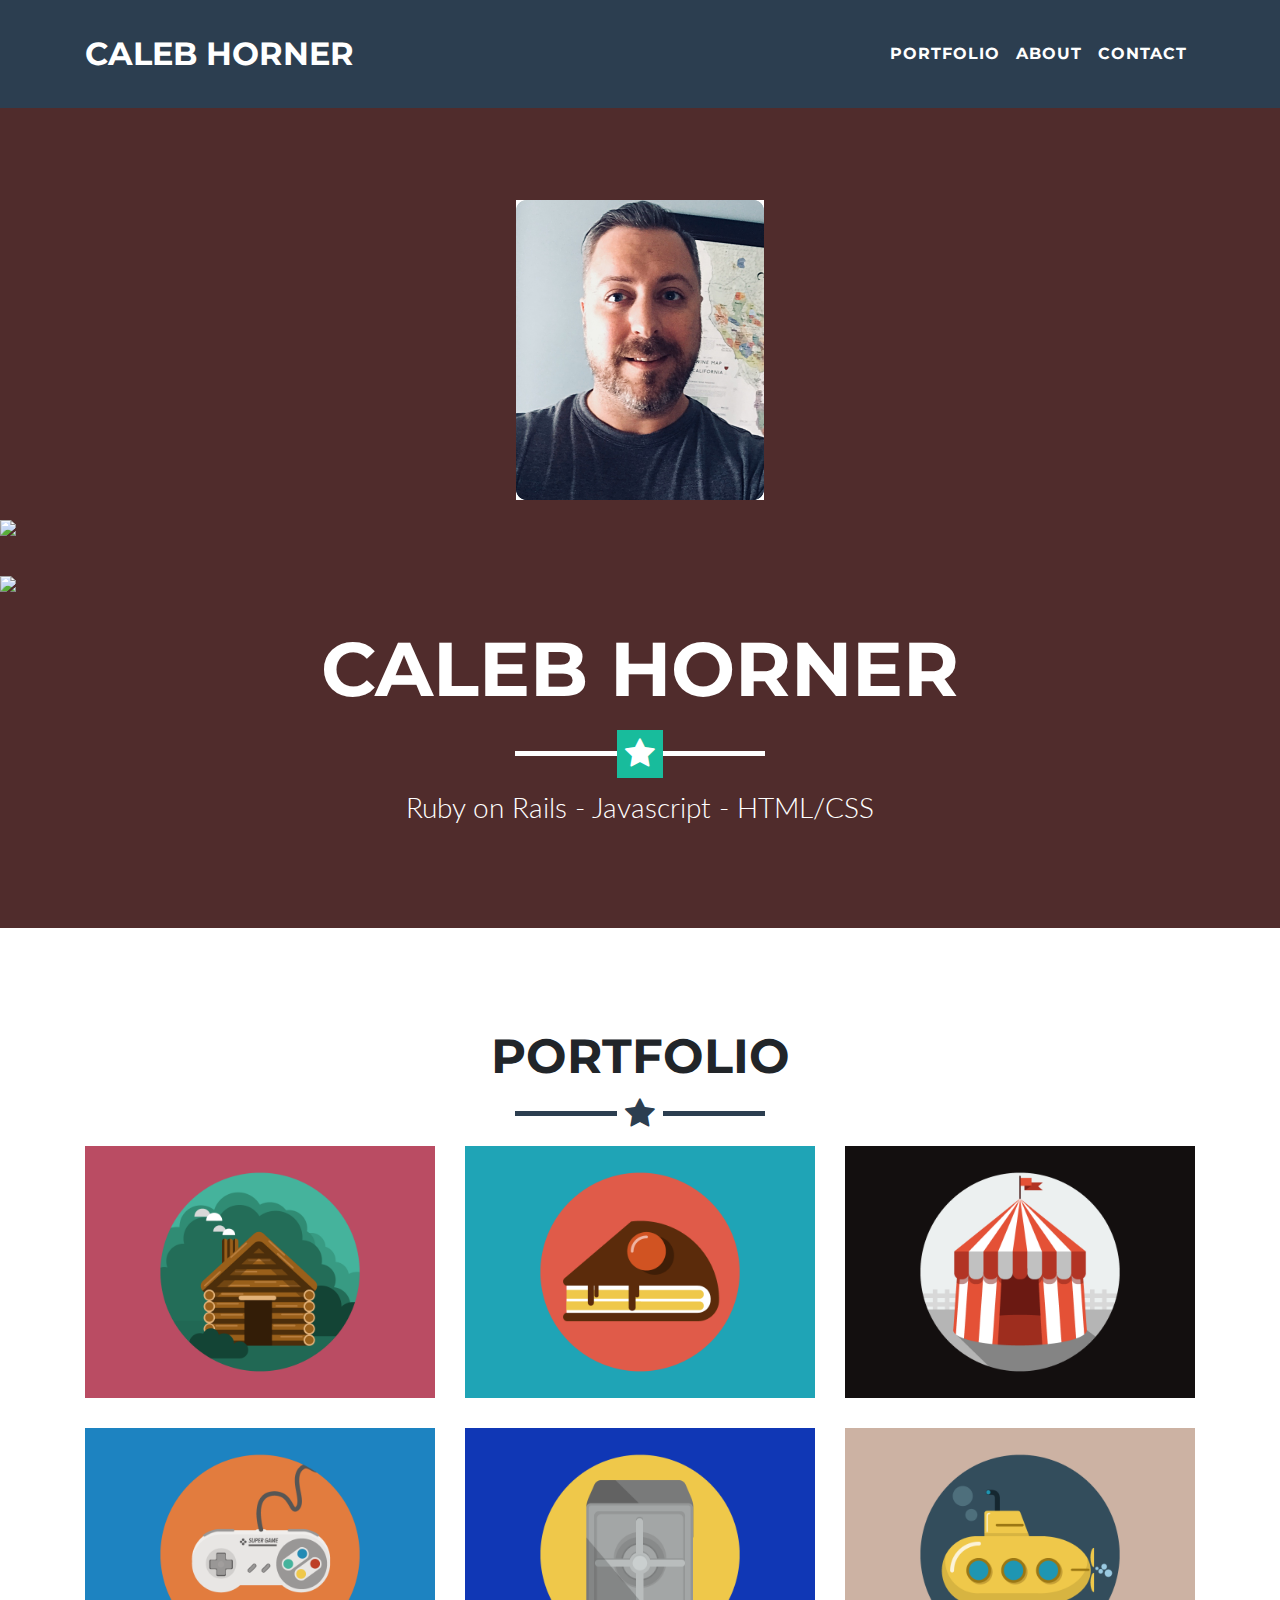
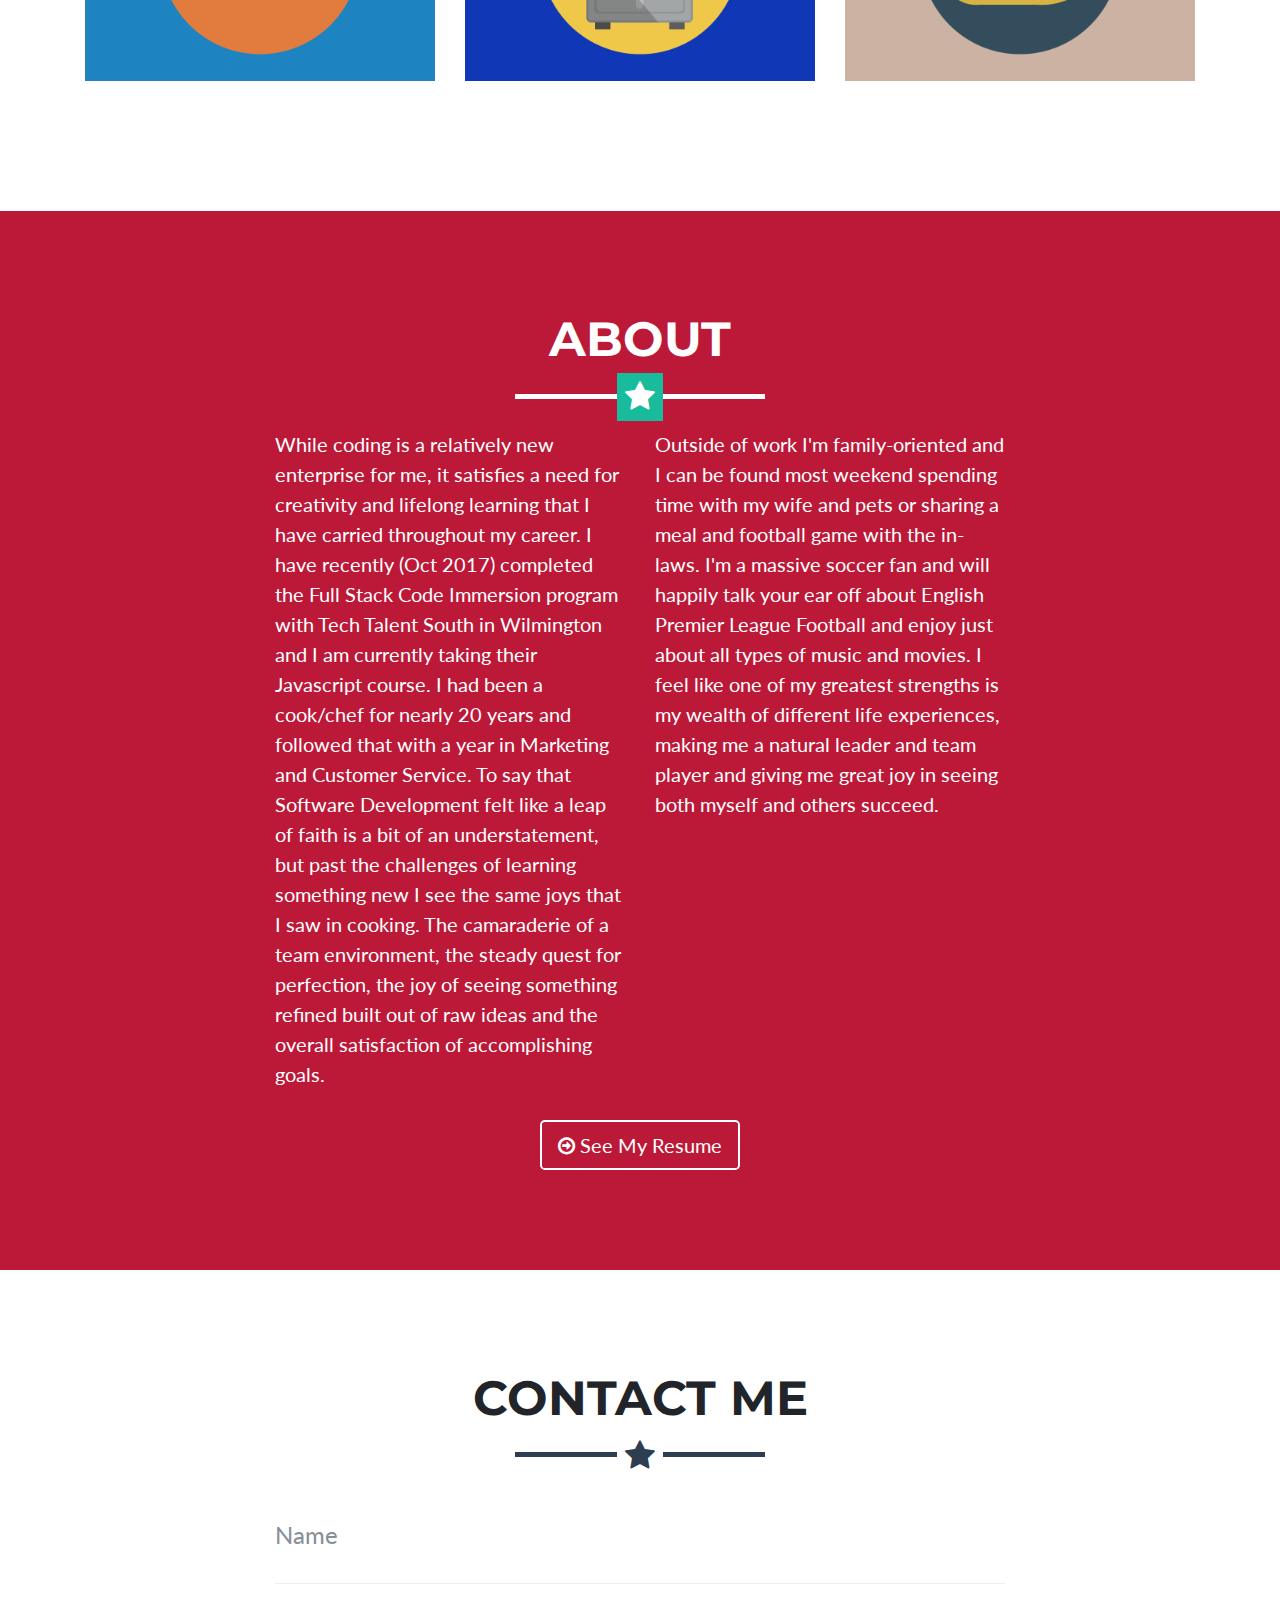
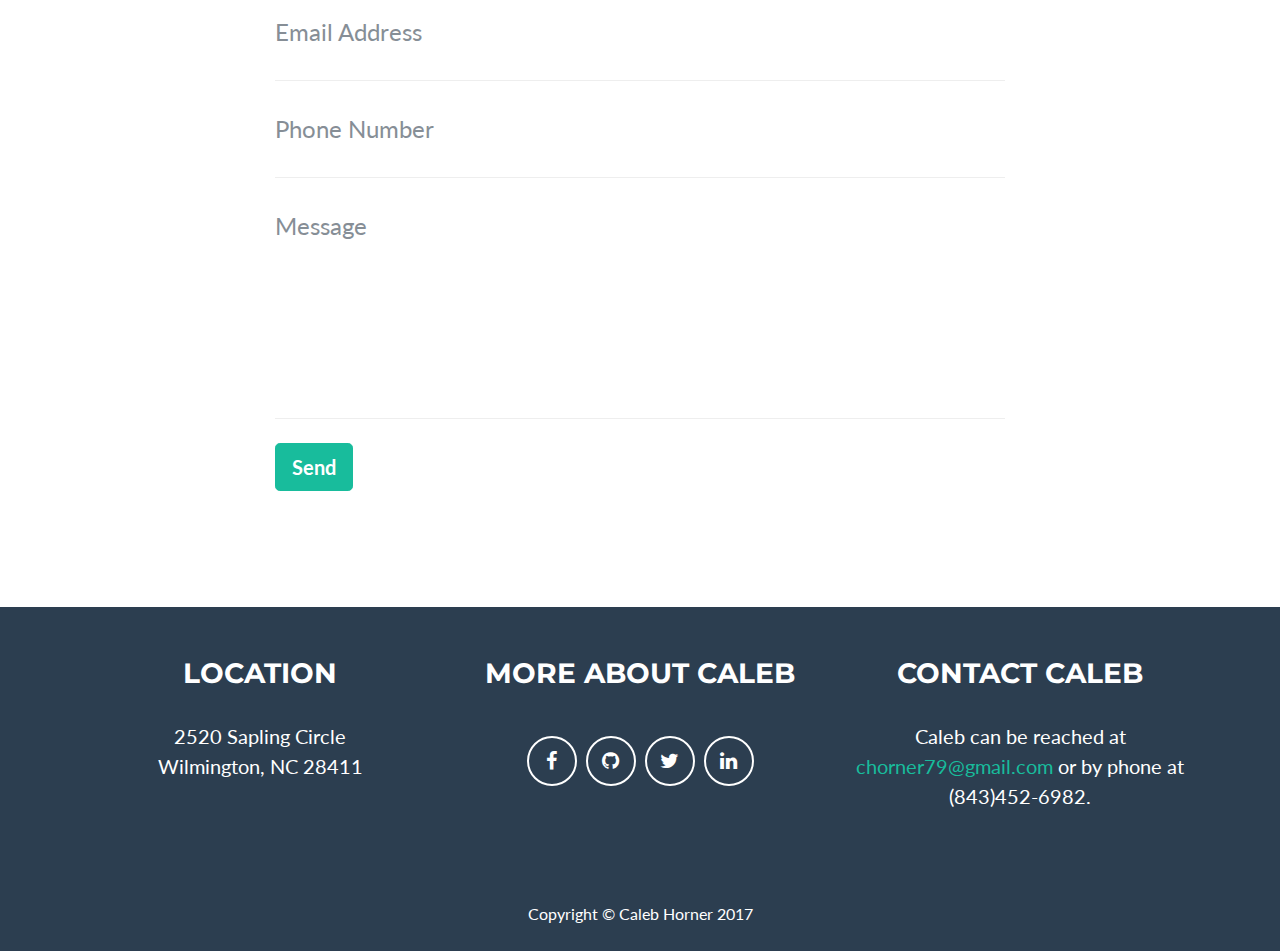
==== index.html @ 11cf9fa5 "resume stuff" ====
<!DOCTYPE html>
<html lang="en">

  <head>

    <meta charset="utf-8">
    <meta name="viewport" content="width=device-width, initial-scale=1, shrink-to-fit=no">
    <meta name="description" content="">
    <meta name="author" content="">

    <title>Caleb Horner</title>

    <!-- Bootstrap core CSS -->
    <link href="vendor/bootstrap/css/bootstrap.min.css" rel="stylesheet">

    <!-- Custom fonts for this template -->
    <link href="vendor/font-awesome/css/font-awesome.min.css" rel="stylesheet" type="text/css">
    <link href="https://fonts.googleapis.com/css?family=Montserrat:400,700" rel="stylesheet" type="text/css">
    <link href="https://fonts.googleapis.com/css?family=Lato:400,700,400italic,700italic" rel="stylesheet" type="text/css">

    <!-- Custom styles for this template -->
    <link href="css/freelancer.css" rel="stylesheet">

  </head>

  <body id="page-top">

    <!-- Navigation -->
    <nav class="navbar navbar-expand-lg navbar-light fixed-top" id="mainNav">
      <div class="container">
        <a class="navbar-brand js-scroll-trigger" href="#page-top">Caleb Horner</a>
        <button class="navbar-toggler navbar-toggler-right" type="button" data-toggle="collapse" data-target="#navbarResponsive" aria-controls="navbarResponsive" aria-expanded="false" aria-label="Toggle navigation">
          Menu
          <i class="fa fa-bars"></i>
        </button>
        <div class="collapse navbar-collapse" id="navbarResponsive">
          <ul class="navbar-nav ml-auto">
            <li class="nav-item">
              <a class="nav-link js-scroll-trigger" href="#portfolio">Portfolio</a>
            </li>
            <li class="nav-item">
              <a class="nav-link js-scroll-trigger" href="#about">About</a>
            </li>
            <li class="nav-item">
              <a class="nav-link js-scroll-trigger" href="#contact">Contact</a>
            </li>
          </ul>
        </div>
      </div>
    </nav>

    <!-- Header -->
    <header class="masthead">
      <div class="container" align="center" style="#">
            <div class="row">
                <div class="col-lg-12">
                  <!-- <div class ="mypic" align="center" style = 'background-image: url(img:me.png)'></div> -->
                    <img class="img-responsive" src="img/img_me.png" alt="">
                  </div>
                </div>
              </div>
        <img class="img-fluid" src=url(img/img_me.png)alt="">
                    <img class="img-responsive" src="img/Me.png" alt="">
                  </div>
                </div>
              </div>
        <img class="img-fluid" src=url(img/me.png)alt="">
        <div class="intro-text">
          <span class="name">Caleb Horner</span>
          <hr class="star-light">
          <span class="skills">Ruby on Rails - Javascript - HTML/CSS</span>
        </div>
      </div>
    </header>

    <!-- Portfolio Grid Section -->
    <section id="portfolio">
      <div class="container">
        <h2 class="text-center">Portfolio</h2>
        <hr class="star-primary">
        <div class="row">
          <div class="col-sm-4 portfolio-item">
            <a class="portfolio-link" href="#portfolioModal1" data-toggle="modal">
              <div class="caption">
                <div class="caption-content">
                  <i class="fa fa-search-plus fa-3x"></i>
                </div>
              </div>
              <img class="img-fluid" src="img/portfolio/cabin.png" alt="">
            </a>
          </div>
          <div class="col-sm-4 portfolio-item">
            <a class="portfolio-link" href="#portfolioModal2" data-toggle="modal">
              <div class="caption">
                <div class="caption-content">
                  <i class="fa fa-search-plus fa-3x"></i>
                </div>
              </div>
              <img class="img-fluid" src="img/portfolio/cake.png" alt="">
            </a>
          </div>
          <div class="col-sm-4 portfolio-item">
            <a class="portfolio-link" href="#portfolioModal3" data-toggle="modal">
              <div class="caption">
                <div class="caption-content">
                  <i class="fa fa-search-plus fa-3x"></i>
                </div>
              </div>
              <img class="img-fluid" src="img/portfolio/circus.png" alt="">
            </a>
          </div>
          <div class="col-sm-4 portfolio-item">
            <a class="portfolio-link" href="#portfolioModal4" data-toggle="modal">
              <div class="caption">
                <div class="caption-content">
                  <i class="fa fa-search-plus fa-3x"></i>
                </div>
              </div>
              <img class="img-fluid" src="img/portfolio/game.png" alt="">
            </a>
          </div>
          <div class="col-sm-4 portfolio-item">
            <a class="portfolio-link" href="#portfolioModal5" data-toggle="modal">
              <div class="caption">
                <div class="caption-content">
                  <i class="fa fa-search-plus fa-3x"></i>
                </div>
              </div>
              <img class="img-fluid" src="img/portfolio/safe.png" alt="">
            </a>
          </div>
          <div class="col-sm-4 portfolio-item">
            <a class="portfolio-link" href="#portfolioModal6" data-toggle="modal">
              <div class="caption">
                <div class="caption-content">
                  <i class="fa fa-search-plus fa-3x"></i>
                </div>
              </div>
              <img class="img-fluid" src="img/portfolio/submarine.png" alt="">
            </a>
          </div>
        </div>
      </div>
    </section>

    <!-- About Section -->
    <section class="success" id="about">
      <div class="container">
        <h2 class="text-center">About</h2>
        <hr class="star-light">
        <div class="row">
          <div class="col-lg-4 ml-auto">
            <p>While coding is a relatively new enterprise for me, it satisfies a need for creativity and lifelong learning that I have carried throughout my career. I have recently (Oct 2017) completed the Full Stack Code Immersion program with Tech Talent South in Wilmington and I am currently taking their Javascript course. 
I had been a cook/chef for nearly 20 years and followed that with a year in Marketing and Customer Service. To say that Software Development felt like a leap of faith is a bit of an understatement, but past the challenges of learning something new I see the same joys that I saw in cooking. The camaraderie of a team environment, the steady quest for perfection, the joy of seeing something refined built out of raw ideas and the overall satisfaction of accomplishing goals.</p>
          </div>
          <div class="col-lg-4 mr-auto">
            <p>Outside of work I'm family-oriented and I can be found most weekend spending time with my wife and pets or sharing a meal and football game with the in-laws. I'm a massive soccer fan and will happily talk your ear off about English Premier League Football and enjoy just about all types of music and movies. I feel like one of my greatest strengths is my wealth of different life experiences, making me a natural leader and team player and giving me great joy in seeing both myself and others succeed.</p>
          </div>
          <div class="col-lg-8 mx-auto text-center">
            <a href="devcv/devresume.html" class="btn btn-lg btn-outline" target="_blank">
              <i class="fa fa-arrow-circle-o-right"></i>
              See My Resume
            </a>
          </div>
        </div>
      </div>
    </section>

    <!-- Contact Section -->
    <section id="contact">
      <div class="container">
        <h2 class="text-center">Contact Me</h2>
        <hr class="star-primary">
        <div class="row">
          <div class="col-lg-8 mx-auto">
            <!-- To configure the contact form email address, go to mail/contact_me.php and update the email address in the PHP file on line 19. -->
            <!-- The form should work on most web servers, but if the form is not working you may need to configure your web server differently. -->
            <form name="sentMessage" id="contactForm" novalidate>
              <div class="control-group">
                <div class="form-group floating-label-form-group controls">
                  <label>Name</label>
                  <input class="form-control" id="name" type="text" placeholder="Name" required data-validation-required-message="Please enter your name.">
                  <p class="help-block text-danger"></p>
                </div>
              </div>
              <div class="control-group">
                <div class="form-group floating-label-form-group controls">
                  <label>Email Address</label>
                  <input class="form-control" id="email" type="email" placeholder="Email Address" required data-validation-required-message="Please enter your email address.">
                  <p class="help-block text-danger"></p>
                </div>
              </div>
              <div class="control-group">
                <div class="form-group floating-label-form-group controls">
                  <label>Phone Number</label>
                  <input class="form-control" id="phone" type="tel" placeholder="Phone Number" required data-validation-required-message="Please enter your phone number.">
                  <p class="help-block text-danger"></p>
                </div>
              </div>
              <div class="control-group">
                <div class="form-group floating-label-form-group controls">
                  <label>Message</label>
                  <textarea class="form-control" id="message" rows="5" placeholder="Message" required data-validation-required-message="Please enter a message."></textarea>
                  <p class="help-block text-danger"></p>
                </div>
              </div>
              <br>
              <div id="success"></div>
              <div class="form-group">
                <button type="submit" class="btn btn-success btn-lg" id="sendMessageButton">Send</button>
              </div>
            </form>
          </div>
        </div>
      </div>
    </section>

    <!-- Footer -->
    <footer class="text-center">
      <div class="footer-above">
        <div class="container">
          <div class="row">
            <div class="footer-col col-md-4">
              <h3>Location</h3>
              <p>2520 Sapling Circle
                <br>Wilmington, NC 28411</p>
            </div>
            <div class="footer-col col-md-4">
              <h3>More About Caleb</h3>
              <ul class="list-inline">
                <li class="list-inline-item">
                  <a class="btn-social btn-outline" href="https://www.facebook.com/caleb.horner">
                    <i class="fa fa-fw fa-facebook"></i>
                  </a>
                </li>
                <li class="list-inline-item">
                  <a class="btn-social btn-outline" href="https://github.com/cmhorner">
                    <i class="fa fa-fw fa-github"></i>
                  </a>
                </li>
                <li class="list-inline-item">
                  <a class="btn-social btn-outline" href="https://twitter.com/chorner79">
                    <i class="fa fa-fw fa-twitter"></i>
                  </a>
                </li>
                <li class="list-inline-item">
                  <a class="btn-social btn-outline" href="https://www.linkedin.com/in/caleb-horner/">
                    <i class="fa fa-fw fa-linkedin"></i>
                  </a>
                </li>
              </ul>
            </div>
            <div class="footer-col col-md-4">
              <h3>Contact Caleb</h3>
              <p>Caleb can be reached at
                <a href="mailto:chorner79@gmail.com?Subject=Hello">chorner79@gmail.com</a> or by phone at (843)452-6982.</p>
            </div>
          </div>
        </div>
      </div>
      <div class="footer-below">
        <div class="container">
          <div class="row">
            <div class="col-lg-12">
              Copyright &copy; Caleb Horner 2017
            </div>
          </div>
        </div>
      </div>
    </footer>

    <!-- Scroll to Top Button (Only visible on small and extra-small screen sizes) -->
    <div class="scroll-top d-lg-none">
      <a class="btn btn-primary js-scroll-trigger" href="#page-top">
        <i class="fa fa-chevron-up"></i>
      </a>
    </div>

    <!-- Portfolio Modals -->
    <div class="portfolio-modal modal fade" id="portfolioModal1" tabindex="-1" role="dialog" aria-hidden="true">
      <div class="modal-dialog" role="document">
        <div class="modal-content">
          <div class="close-modal" data-dismiss="modal">
            <div class="lr">
              <div class="rl"></div>
            </div>
          </div>
          <div class="container">
            <div class="row">
              <div class="col-lg-8 mx-auto">
                <div class="modal-body">
                  <h2>Project Title</h2>
                  <hr class="star-primary">
                  <img class="img-fluid img-centered" src="img/portfolio/cabin.png" alt="">
                  <p>Use this area of the page to describe your project. The icon above is part of a free icon set by
                    <a href="https://sellfy.com/p/8Q9P/jV3VZ/">Flat Icons</a>. On their website, you can download their free set with 16 icons, or you can purchase the entire set with 146 icons for only $12!</p>
                  <ul class="list-inline item-details">
                    <li>Client:
                      <strong>
                        <a href="http://startbootstrap.com">Start Bootstrap</a>
                      </strong>
                    </li>
                    <li>Date:
                      <strong>
                        <a href="http://startbootstrap.com">April 2014</a>
                      </strong>
                    </li>
                    <li>Service:
                      <strong>
                        <a href="http://startbootstrap.com">Web Development</a>
                      </strong>
                    </li>
                  </ul>
                  <button class="btn btn-success" type="button" data-dismiss="modal">
                    <i class="fa fa-times"></i>
                    Close</button>
                </div>
              </div>
            </div>
          </div>
        </div>
      </div>
    </div>
    <div class="portfolio-modal modal fade" id="portfolioModal2" tabindex="-1" role="dialog" aria-hidden="true">
      <div class="modal-dialog" role="document">
        <div class="modal-content">
          <div class="close-modal" data-dismiss="modal">
            <div class="lr">
              <div class="rl"></div>
            </div>
          </div>
          <div class="container">
            <div class="row">
              <div class="col-lg-8 mx-auto">
                <div class="modal-body">
                  <h2>Project Title</h2>
                  <hr class="star-primary">
                  <img class="img-fluid img-centered" src="img/portfolio/cake.png" alt="">
                  <p>Use this area of the page to describe your project. The icon above is part of a free icon set by
                    <a href="https://sellfy.com/p/8Q9P/jV3VZ/">Flat Icons</a>. On their website, you can download their free set with 16 icons, or you can purchase the entire set with 146 icons for only $12!</p>
                  <ul class="list-inline item-details">
                    <li>Client:
                      <strong>
                        <a href="http://startbootstrap.com">Start Bootstrap</a>
                      </strong>
                    </li>
                    <li>Date:
                      <strong>
                        <a href="http://startbootstrap.com">April 2014</a>
                      </strong>
                    </li>
                    <li>Service:
                      <strong>
                        <a href="http://startbootstrap.com">Web Development</a>
                      </strong>
                    </li>
                  </ul>
                  <button class="btn btn-success" type="button" data-dismiss="modal">
                    <i class="fa fa-times"></i>
                    Close</button>
                </div>
              </div>
            </div>
          </div>
        </div>
      </div>
    </div>
    <div class="portfolio-modal modal fade" id="portfolioModal3" tabindex="-1" role="dialog" aria-hidden="true">
      <div class="modal-dialog" role="document">
        <div class="modal-content">
          <div class="close-modal" data-dismiss="modal">
            <div class="lr">
              <div class="rl"></div>
            </div>
          </div>
          <div class="container">
            <div class="row">
              <div class="col-lg-8 mx-auto">
                <div class="modal-body">
                  <h2>Project Title</h2>
                  <hr class="star-primary">
                  <img class="img-fluid img-centered" src="img/portfolio/circus.png" alt="">
                  <p>Use this area of the page to describe your project. The icon above is part of a free icon set by
                    <a href="https://sellfy.com/p/8Q9P/jV3VZ/">Flat Icons</a>. On their website, you can download their free set with 16 icons, or you can purchase the entire set with 146 icons for only $12!</p>
                  <ul class="list-inline item-details">
                    <li>Client:
                      <strong>
                        <a href="http://startbootstrap.com">Start Bootstrap</a>
                      </strong>
                    </li>
                    <li>Date:
                      <strong>
                        <a href="http://startbootstrap.com">April 2014</a>
                      </strong>
                    </li>
                    <li>Service:
                      <strong>
                        <a href="http://startbootstrap.com">Web Development</a>
                      </strong>
                    </li>
                  </ul>
                  <button class="btn btn-success" type="button" data-dismiss="modal">
                    <i class="fa fa-times"></i>
                    Close</button>
                </div>
              </div>
            </div>
          </div>
        </div>
      </div>
    </div>
    <div class="portfolio-modal modal fade" id="portfolioModal4" tabindex="-1" role="dialog" aria-hidden="true">
      <div class="modal-dialog" role="document">
        <div class="modal-content">
          <div class="close-modal" data-dismiss="modal">
            <div class="lr">
              <div class="rl"></div>
            </div>
          </div>
          <div class="container">
            <div class="row">
              <div class="col-lg-8 mx-auto">
                <div class="modal-body">
                  <h2>Project Title</h2>
                  <hr class="star-primary">
                  <img class="img-fluid img-centered" src="img/portfolio/game.png" alt="">
                  <p>Use this area of the page to describe your project. The icon above is part of a free icon set by
                    <a href="https://sellfy.com/p/8Q9P/jV3VZ/">Flat Icons</a>. On their website, you can download their free set with 16 icons, or you can purchase the entire set with 146 icons for only $12!</p>
                  <ul class="list-inline item-details">
                    <li>Client:
                      <strong>
                        <a href="http://startbootstrap.com">Start Bootstrap</a>
                      </strong>
                    </li>
                    <li>Date:
                      <strong>
                        <a href="http://startbootstrap.com">April 2014</a>
                      </strong>
                    </li>
                    <li>Service:
                      <strong>
                        <a href="http://startbootstrap.com">Web Development</a>
                      </strong>
                    </li>
                  </ul>
                  <button class="btn btn-success" type="button" data-dismiss="modal">
                    <i class="fa fa-times"></i>
                    Close</button>
                </div>
              </div>
            </div>
          </div>
        </div>
      </div>
    </div>
    <div class="portfolio-modal modal fade" id="portfolioModal5" tabindex="-1" role="dialog" aria-hidden="true">
      <div class="modal-dialog" role="document">
        <div class="modal-content">
          <div class="close-modal" data-dismiss="modal">
            <div class="lr">
              <div class="rl"></div>
            </div>
          </div>
          <div class="container">
            <div class="row">
              <div class="col-lg-8 mx-auto">
                <div class="modal-body">
                  <h2>Project Title</h2>
                  <hr class="star-primary">
                  <img class="img-fluid img-centered" src="img/portfolio/safe.png" alt="">
                  <p>Use this area of the page to describe your project. The icon above is part of a free icon set by
                    <a href="https://sellfy.com/p/8Q9P/jV3VZ/">Flat Icons</a>. On their website, you can download their free set with 16 icons, or you can purchase the entire set with 146 icons for only $12!</p>
                  <ul class="list-inline item-details">
                    <li>Client:
                      <strong>
                        <a href="http://startbootstrap.com">Start Bootstrap</a>
                      </strong>
                    </li>
                    <li>Date:
                      <strong>
                        <a href="http://startbootstrap.com">April 2014</a>
                      </strong>
                    </li>
                    <li>Service:
                      <strong>
                        <a href="http://startbootstrap.com">Web Development</a>
                      </strong>
                    </li>
                  </ul>
                  <button class="btn btn-success" type="button" data-dismiss="modal">
                    <i class="fa fa-times"></i>
                    Close</button>
                </div>
              </div>
            </div>
          </div>
        </div>
      </div>
    </div>
    <div class="portfolio-modal modal fade" id="portfolioModal6" tabindex="-1" role="dialog" aria-hidden="true">
      <div class="modal-dialog" role="document">
        <div class="modal-content">
          <div class="close-modal" data-dismiss="modal">
            <div class="lr">
              <div class="rl"></div>
            </div>
          </div>
          <div class="container">
            <div class="row">
              <div class="col-lg-8 mx-auto">
                <div class="modal-body">
                  <h2>Project Title</h2>
                  <hr class="star-primary">
                  <img class="img-fluid img-centered" src="img/portfolio/submarine.png" alt="">
                  <p>Use this area of the page to describe your project. The icon above is part of a free icon set by
                    <a href="https://sellfy.com/p/8Q9P/jV3VZ/">Flat Icons</a>. On their website, you can download their free set with 16 icons, or you can purchase the entire set with 146 icons for only $12!</p>
                  <ul class="list-inline item-details">
                    <li>Client:
                      <strong>
                        <a href="http://startbootstrap.com">Start Bootstrap</a>
                      </strong>
                    </li>
                    <li>Date:
                      <strong>
                        <a href="http://startbootstrap.com">April 2014</a>
                      </strong>
                    </li>
                    <li>Service:
                      <strong>
                        <a href="http://startbootstrap.com">Web Development</a>
                      </strong>
                    </li>
                  </ul>
                  <button class="btn btn-success" type="button" data-dismiss="modal">
                    <i class="fa fa-times"></i>
                    Close</button>
                </div>
              </div>
            </div>
          </div>
        </div>
      </div>
    </div>

    <!-- Bootstrap core JavaScript -->
    <script src="vendor/jquery/jquery.min.js"></script>
    <script src="vendor/bootstrap/js/bootstrap.bundle.min.js"></script>

    <!-- Plugin JavaScript -->
    <script src="vendor/jquery-easing/jquery.easing.min.js"></script>

    <!-- Contact Form JavaScript -->
    <script src="js/jqBootstrapValidation.js"></script>
    <script src="js/contact_me.js"></script>

    <!-- Custom scripts for this template -->
    <script src="js/freelancer.min.js"></script>

  </body>

</html>
---- css/freelancer.css ----
/*!
 * Start Bootstrap - Freelancer v4.0.0-beta.2 (https://startbootstrap.com/template-overviews/freelancer)
 * Copyright 2013-2017 Start Bootstrap
 * Licensed under MIT (https://github.com/BlackrockDigital/startbootstrap-freelancer/blob/master/LICENSE)
 */
body {
  font-family: 'Lato', 'Helvetica Neue', Helvetica, Arial, sans-serif;
  overflow-x: hidden; }

p {
  font-size: 20px; }

p.small {
  font-size: 16px; }

a,
a.active,
a:active,
a:focus,
a:hover {
  color: #18BC9C;
  outline: none; }

h1,
h2,
h3,
h4,
h5,
h6 {
  font-family: 'Montserrat', 'Helvetica Neue', Helvetica, Arial, sans-serif;
  font-weight: 700;
  text-transform: uppercase; }

hr.star-light,
hr.star-primary {
  max-width: 250px;
  margin: 25px auto 30px;
  padding: 0;
  text-align: center;
  border: none;
  border-top: solid 5px; }

hr.star-light:after,
hr.star-primary:after {
  font-family: FontAwesome;
  font-size: 2em;
  position: relative;
  top: -.8em;
  display: inline-block;
  padding: 0 0.25em;
  content: '\f005'; }

hr.star-light {
  border-color: white; }

hr.star-light:after {
  color: white;
  background-color: #18BC9C; }

hr.star-primary {
  border-color: #2C3E50; }

hr.star-primary:after {
  color: #2C3E50;
  background-color: white; }

.img-centered {
  margin: 0 auto; }

section {
  padding: 100px 0; }
  section h2 {
    font-size: 3em;
    margin: 0; }

section.success {
  color: white;
  background: #bc1838; }

@media (max-width: 767px) {
  section {
    padding: 75px 0; }
  section.first {
    padding-top: 75px; } }

.scroll-top {
  position: fixed;
  z-index: 1049;
  right: 2%;
  bottom: 2%;
  width: 50px;
  height: 50px; }
  .scroll-top .btn {
    font-size: 16px;
    line-height: 28px;
    width: 50px;
    height: 50px;
    text-align: center;
    border-radius: 100%; }
    .scroll-top .btn:focus {
      outline: none; }

#mainNav {
  font-family: 'Montserrat', 'Helvetica Neue', Helvetica, Arial, sans-serif;
  font-weight: 700;
  text-transform: uppercase;
  border: none;
  background: #2C3E50; }
  #mainNav a:focus {
    outline: none; }
  #mainNav .navbar-brand {
    font-size: 1.1rem;
    color: white; }
    #mainNav .navbar-brand.active, #mainNav .navbar-brand:active, #mainNav .navbar-brand:focus, #mainNav .navbar-brand:hover {
      color: white; }
  #mainNav .navbar-nav {
    letter-spacing: 1px; }
    #mainNav .navbar-nav li.nav-item a.nav-link {
      color: white; }
      #mainNav .navbar-nav li.nav-item a.nav-link:hover {
        color: #18BC9C;
        outline: none; }
      #mainNav .navbar-nav li.nav-item a.nav-link:active, #mainNav .navbar-nav li.nav-item a.nav-link:focus {
        color: white; }
  #mainNav .navbar-toggler {
    font-size: 14px;
    padding: 11px;
    text-transform: uppercase;
    color: white;
    border-color: white; }
    #mainNav .navbar-toggler:focus, #mainNav .navbar-toggler:hover {
      color: white;
      border-color: #18BC9C;
      background-color: #18BC9C; }

@media (min-width: 992px) {
  #mainNav {
    padding-top: 25px;
    padding-bottom: 25px;
    -webkit-transition: padding-top 0.3s, padding-bottom 0.3s;
    -moz-transition: padding-top 0.3s, padding-bottom 0.3s;
    transition: padding-top 0.3s, padding-bottom 0.3s; }
    #mainNav .navbar-brand {
      font-size: 2em;
      -webkit-transition: all 0.3s;
      -moz-transition: all 0.3s;
      transition: all 0.3s; }
    #mainNav .navbar-nav > li.nav-item > a.nav-link.active {
      color: white;
      border-radius: 3px;
      background: #18BC9C; }
      #mainNav .navbar-nav > li.nav-item > a.nav-link.active:active, #mainNav .navbar-nav > li.nav-item > a.nav-link.active:focus, #mainNav .navbar-nav > li.nav-item > a.nav-link.active:hover {
        color: white;
        background: #18BC9C; }
  #mainNav.navbar-shrink {
    padding-top: 10px;
    padding-bottom: 10px; }
    #mainNav.navbar-shrink .navbar-brand {
      font-size: 1.5em; } }

header.masthead {
  padding-top: 100px;
  padding-bottom: 50px;
  text-align: center;
  color: white;
  background: #502c2c; }
  header.masthead img {
    display: block;
    margin: 0 auto 20px; }
  header.masthead .intro-text .name {
    font-family: 'Montserrat', 'Helvetica Neue', Helvetica, Arial, sans-serif;
    font-size: 2em;
    font-weight: 700;
    display: block;
    text-transform: uppercase; }
  header.masthead .intro-text .skills {
    font-size: 1.25em;
    font-weight: 300; }

@media (min-width: 768px) {
  header.masthead {
    padding-top: 200px;
    padding-bottom: 100px; }
    header.masthead .intro-text .name {
      font-size: 4.75em; }
    header.masthead .intro-text .skills {
      font-size: 1.75em; } }

#portfolio .portfolio-item {
  right: 0;
  margin: 0 0 15px; }
  #portfolio .portfolio-item .portfolio-link {
    position: relative;
    display: block;
    max-width: 400px;
    margin: 0 auto;
    cursor: pointer; }
    #portfolio .portfolio-item .portfolio-link .caption {
      position: absolute;
      width: 100%;
      height: 100%;
      -webkit-transition: all ease 0.5s;
      -moz-transition: all ease 0.5s;
      transition: all ease 0.5s;
      opacity: 0;
      background: rgba(24, 188, 156, 0.9); }
      #portfolio .portfolio-item .portfolio-link .caption:hover {
        opacity: 1; }
      #portfolio .portfolio-item .portfolio-link .caption .caption-content {
        font-size: 20px;
        position: absolute;
        top: 50%;
        width: 100%;
        height: 20px;
        margin-top: -12px;
        text-align: center;
        color: white; }
        #portfolio .portfolio-item .portfolio-link .caption .caption-content i {
          margin-top: -12px; }
        #portfolio .portfolio-item .portfolio-link .caption .caption-content h3,
        #portfolio .portfolio-item .portfolio-link .caption .caption-content h4 {
          margin: 0; }

#portfolio * {
  z-index: 2; }

@media (min-width: 767px) {
  #portfolio .portfolio-item {
    margin: 0 0 30px; } }

.portfolio-modal .modal-dialog {
  max-width: 100%;
  min-height: 100%;
  margin: 0;
  padding: 0;
  text-align: center;
  border: none;
  border-radius: 0;
  background-clip: border-box;
  -webkit-box-shadow: none;
  box-shadow: none; }
  .portfolio-modal .modal-dialog .modal-content {
    padding: 100px 0;
    border: 0;
    border-radius: 0; }
    .portfolio-modal .modal-dialog .modal-content h2 {
      font-size: 3em;
      margin: 0; }
    .portfolio-modal .modal-dialog .modal-content img {
      margin-bottom: 30px; }
    .portfolio-modal .modal-dialog .modal-content .item-details {
      margin: 30px 0; }

.portfolio-modal .close-modal {
  position: absolute;
  top: 25px;
  right: 25px;
  width: 75px;
  height: 75px;
  cursor: pointer;
  background-color: transparent; }
  .portfolio-modal .close-modal:hover {
    opacity: 0.3; }
  .portfolio-modal .close-modal .lr {
    /* Safari and Chrome */
    z-index: 1051;
    width: 1px;
    height: 75px;
    margin-left: 35px;
    /* IE 9 */
    -webkit-transform: rotate(45deg);
    -ms-transform: rotate(45deg);
    transform: rotate(45deg);
    background-color: #2C3E50; }
    .portfolio-modal .close-modal .lr .rl {
      /* Safari and Chrome */
      z-index: 1052;
      width: 1px;
      height: 75px;
      /* IE 9 */
      -webkit-transform: rotate(90deg);
      -ms-transform: rotate(90deg);
      transform: rotate(90deg);
      background-color: #2C3E50; }

.portfolio-modal .modal-backdrop {
  display: none;
  opacity: 0; }

.floating-label-form-group {
  position: relative;
  margin-bottom: 0;
  padding-bottom: 0.5em;
  border-bottom: 1px solid #eeeeee; }
  .floating-label-form-group input,
  .floating-label-form-group textarea {
    font-size: 1.5em;
    position: relative;
    z-index: 1;
    padding-right: 0;
    padding-left: 0;
    resize: none;
    border: none;
    border-radius: 0;
    background: none;
    box-shadow: none !important; }
  .floating-label-form-group label {
    font-size: 0.85em;
    line-height: 1.764705882em;
    position: relative;
    z-index: 0;
    top: 2em;
    display: block;
    margin: 0;
    -webkit-transition: top 0.3s ease, opacity 0.3s ease;
    -moz-transition: top 0.3s ease, opacity 0.3s ease;
    -ms-transition: top 0.3s ease, opacity 0.3s ease;
    transition: top 0.3s ease, opacity 0.3s ease;
    vertical-align: middle;
    vertical-align: baseline;
    opacity: 0; }
  .floating-label-form-group:not(:first-child) {
    padding-left: 14px;
    border-left: 1px solid #eeeeee; }

.floating-label-form-group-with-value label {
  top: 0;
  opacity: 1; }

.floating-label-form-group-with-focus label {
  color: #18BC9C; }

form .row:first-child .floating-label-form-group {
  border-top: 1px solid #eeeeee; }

footer {
  color: white; }
  footer h3 {
    margin-bottom: 30px; }
  footer .footer-above {
    padding-top: 50px;
    background-color: #2C3E50; }
  footer .footer-col {
    margin-bottom: 50px; }
  footer .footer-below {
    padding: 25px 0;
    background-color: #2c3e50; }

.btn-outline {
  font-size: 20px;
  margin-top: 15px;
  transition: all 0.3s ease-in-out;
  color: white;
  border: solid 2px white;
  background: transparent; }
  .btn-outline.active, .btn-outline:active, .btn-outline:focus, .btn-outline:hover {
    color: #18BC9C;
    border: solid 2px white;
    background: white; }

.btn-primary {
  font-weight: 700;
  color: white;
  border-color: #2C3E50;
  background-color: #2C3E50; }
  .btn-primary.focus, .btn-primary:focus {
    color: white;
    border-color: black;
    background-color: #1a252f; }
  .btn-primary:hover {
    color: white;
    border-color: #161f29;
    background-color: #1a252f; }
  .btn-primary.active, .btn-primary:active,
  .open > .btn-primary.dropdown-toggle {
    color: white;
    border-color: #161f29;
    background-color: #1a252f; }
    .btn-primary.active.focus, .btn-primary.active:focus, .btn-primary.active:hover, .btn-primary:active.focus, .btn-primary:active:focus, .btn-primary:active:hover,
    .open > .btn-primary.dropdown-toggle.focus,
    .open > .btn-primary.dropdown-toggle:focus,
    .open > .btn-primary.dropdown-toggle:hover {
      color: white;
      border-color: black;
      background-color: #0d1318; }
  .btn-primary.active, .btn-primary:active,
  .open > .btn-primary.dropdown-toggle {
    background-image: none; }
  .btn-primary.disabled.focus, .btn-primary.disabled:focus, .btn-primary.disabled:hover, .btn-primary[disabled].focus, .btn-primary[disabled]:focus, .btn-primary[disabled]:hover,
  fieldset[disabled] .btn-primary.focus,
  fieldset[disabled] .btn-primary:focus,
  fieldset[disabled] .btn-primary:hover {
    border-color: #2C3E50;
    background-color: #2C3E50; }
  .btn-primary .badge {
    color: #2C3E50;
    background-color: white; }

.btn-success {
  font-weight: 700;
  color: white;
  border-color: #18BC9C;
  background-color: #18BC9C; }
  .btn-success.focus, .btn-success:focus {
    color: white;
    border-color: #0a4b3e;
    background-color: #128f76; }
  .btn-success:hover {
    color: white;
    border-color: #11866f;
    background-color: #128f76; }
  .btn-success.active, .btn-success:active,
  .open > .btn-success.dropdown-toggle {
    color: white;
    border-color: #11866f;
    background-color: #128f76; }
    .btn-success.active.focus, .btn-success.active:focus, .btn-success.active:hover, .btn-success:active.focus, .btn-success:active:focus, .btn-success:active:hover,
    .open > .btn-success.dropdown-toggle.focus,
    .open > .btn-success.dropdown-toggle:focus,
    .open > .btn-success.dropdown-toggle:hover {
      color: white;
      border-color: #0a4b3e;
      background-color: #0e6f5c; }
  .btn-success.active, .btn-success:active,
  .open > .btn-success.dropdown-toggle {
    background-image: none; }
  .btn-success.disabled.focus, .btn-success.disabled:focus, .btn-success.disabled:hover, .btn-success[disabled].focus, .btn-success[disabled]:focus, .btn-success[disabled]:hover,
  fieldset[disabled] .btn-success.focus,
  fieldset[disabled] .btn-success:focus,
  fieldset[disabled] .btn-success:hover {
    border-color: #18BC9C;
    background-color: #18BC9C; }
  .btn-success .badge {
    color: #18BC9C;
    background-color: white; }

.btn-social {
  font-size: 20px;
  line-height: 45px;
  display: inline-block;
  width: 50px;
  height: 50px;
  text-align: center;
  border: 2px solid white;
  border-radius: 100%; }

.btn.active,
.btn:active,
.btn:focus {
  outline: none; }
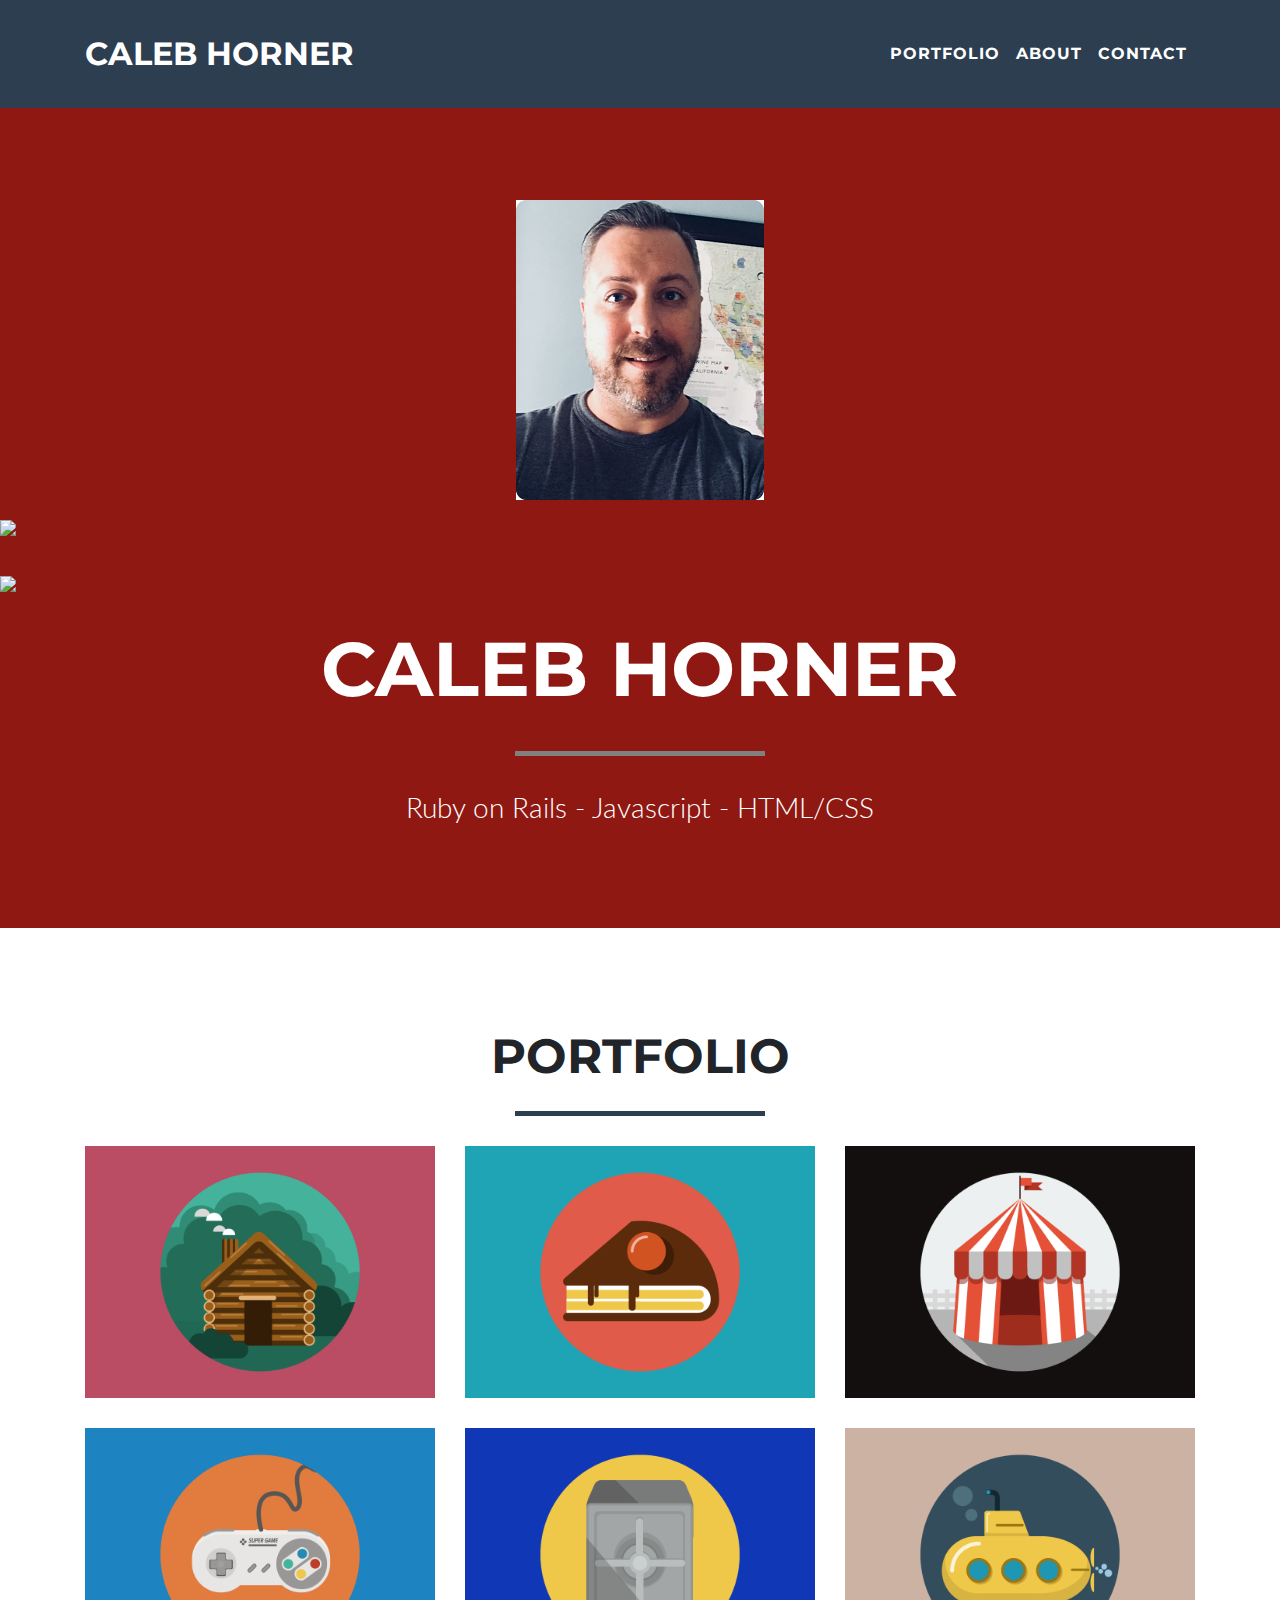
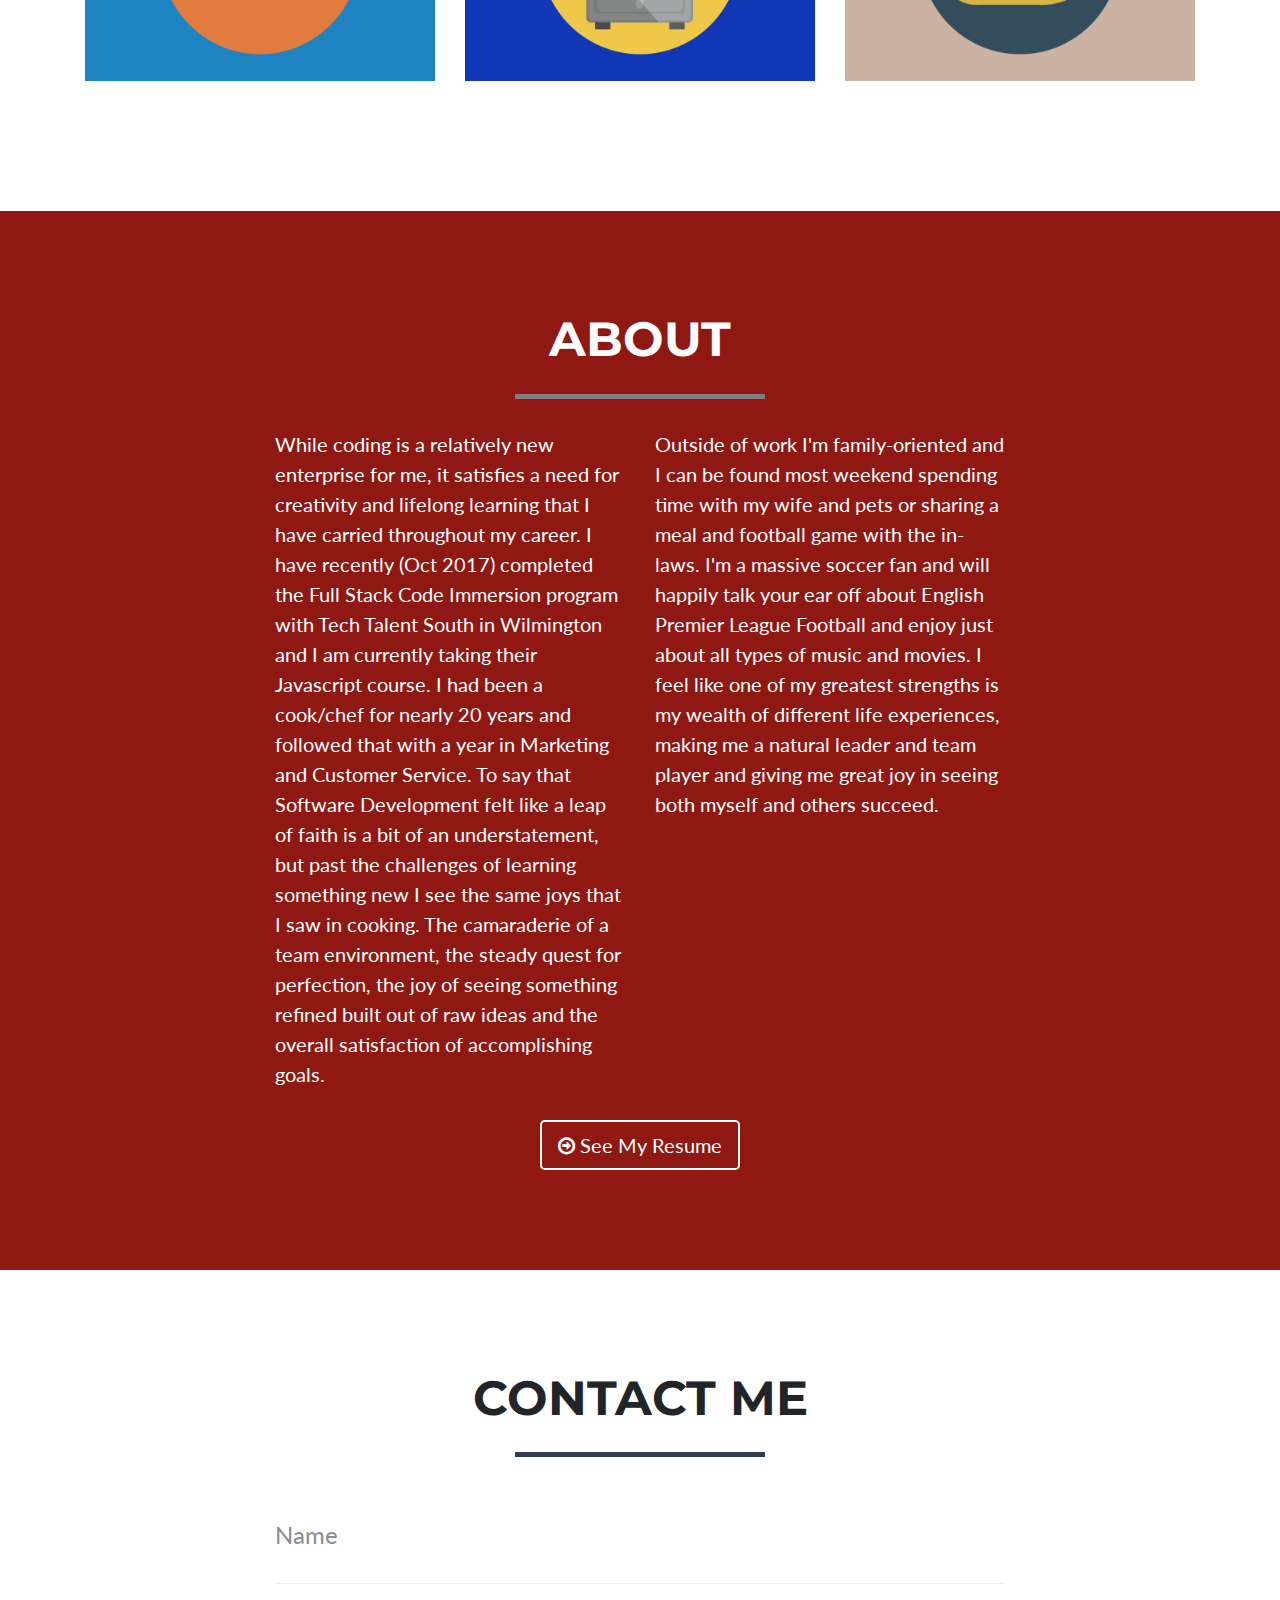
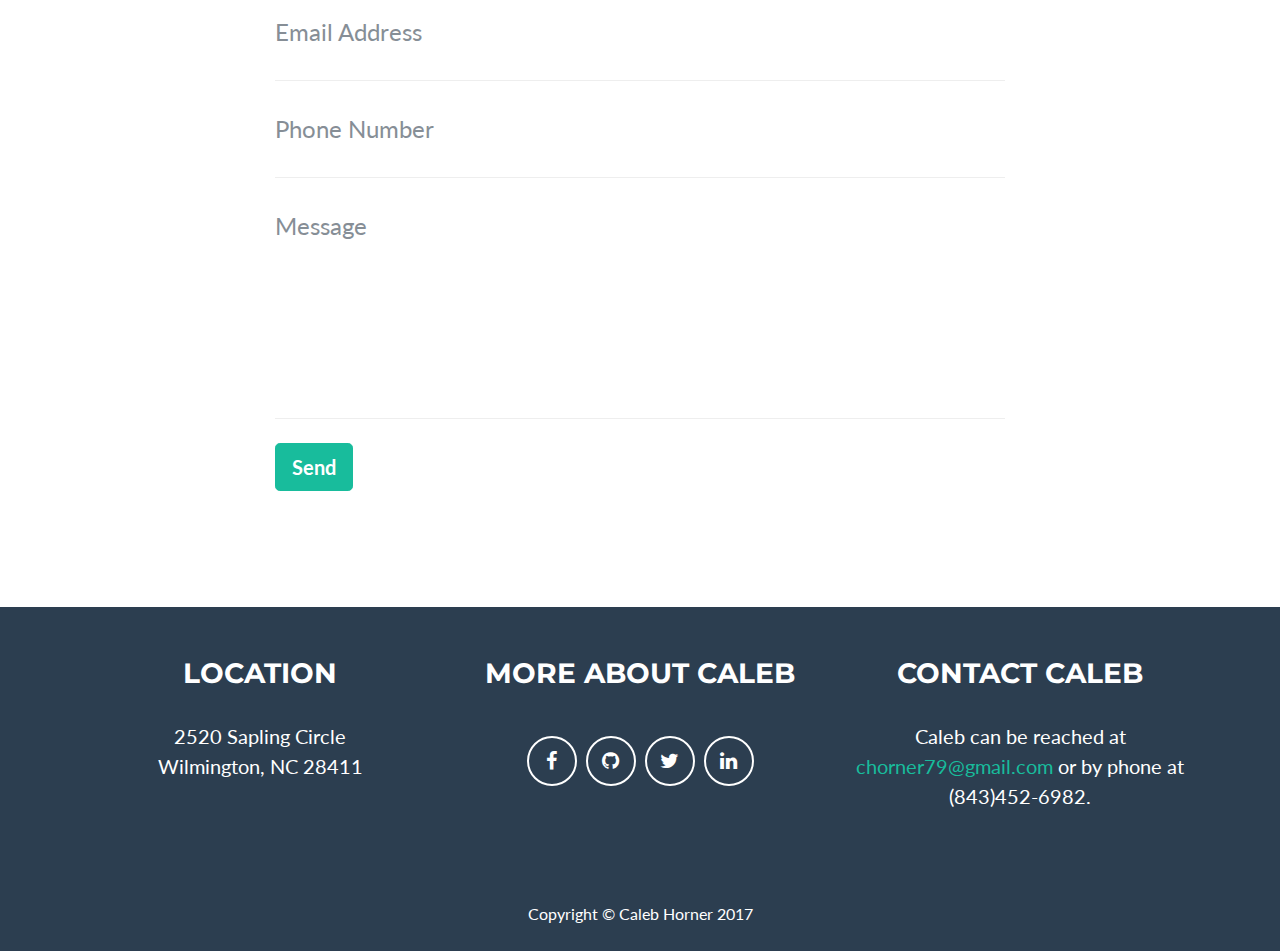
==== commit 8e6adca3: "changed resume" ====
--- a/index.html
+++ b/index.html
@@ -157,7 +157,7 @@
             <p>Outside of work I'm family-oriented and I can be found most weekend spending time with my wife and pets or sharing a meal and football game with the in-laws. I'm a massive soccer fan and will happily talk your ear off about English Premier League Football and enjoy just about all types of music and movies. I feel like one of my greatest strengths is my wealth of different life experiences, making me a natural leader and team player and giving me great joy in seeing both myself and others succeed.</p>
           </div>
           <div class="col-lg-8 mx-auto text-center">
-            <a href="devcv/devresume.html" class="btn btn-lg btn-outline" target="_blank">
+            <a href="simple_resume/index.html" class="btn btn-lg btn-outline" target="_blank">
               <i class="fa fa-arrow-circle-o-right"></i>
               See My Resume
             </a>
--- a/css/freelancer.css
+++ b/css/freelancer.css
@@ -40,7 +40,7 @@
   border: none;
   border-top: solid 5px; }
 
-hr.star-light:after,
+/*hr.star-light:after,
 hr.star-primary:after {
   font-family: FontAwesome;
   font-size: 2em;
@@ -55,7 +55,7 @@
 
 hr.star-light:after {
   color: white;
-  background-color: #18BC9C; }
+  background-color: #18BC9C; }*/
 
 hr.star-primary {
   border-color: #2C3E50; }
@@ -75,7 +75,7 @@
 
 section.success {
   color: white;
-  background: #bc1838; }
+  background: #8f1812; }
 
 @media (max-width: 767px) {
   section {
@@ -163,7 +163,7 @@
   padding-bottom: 50px;
   text-align: center;
   color: white;
-  background: #502c2c; }
+  background: #8f1812; }
   header.masthead img {
     display: block;
     margin: 0 auto 20px; }
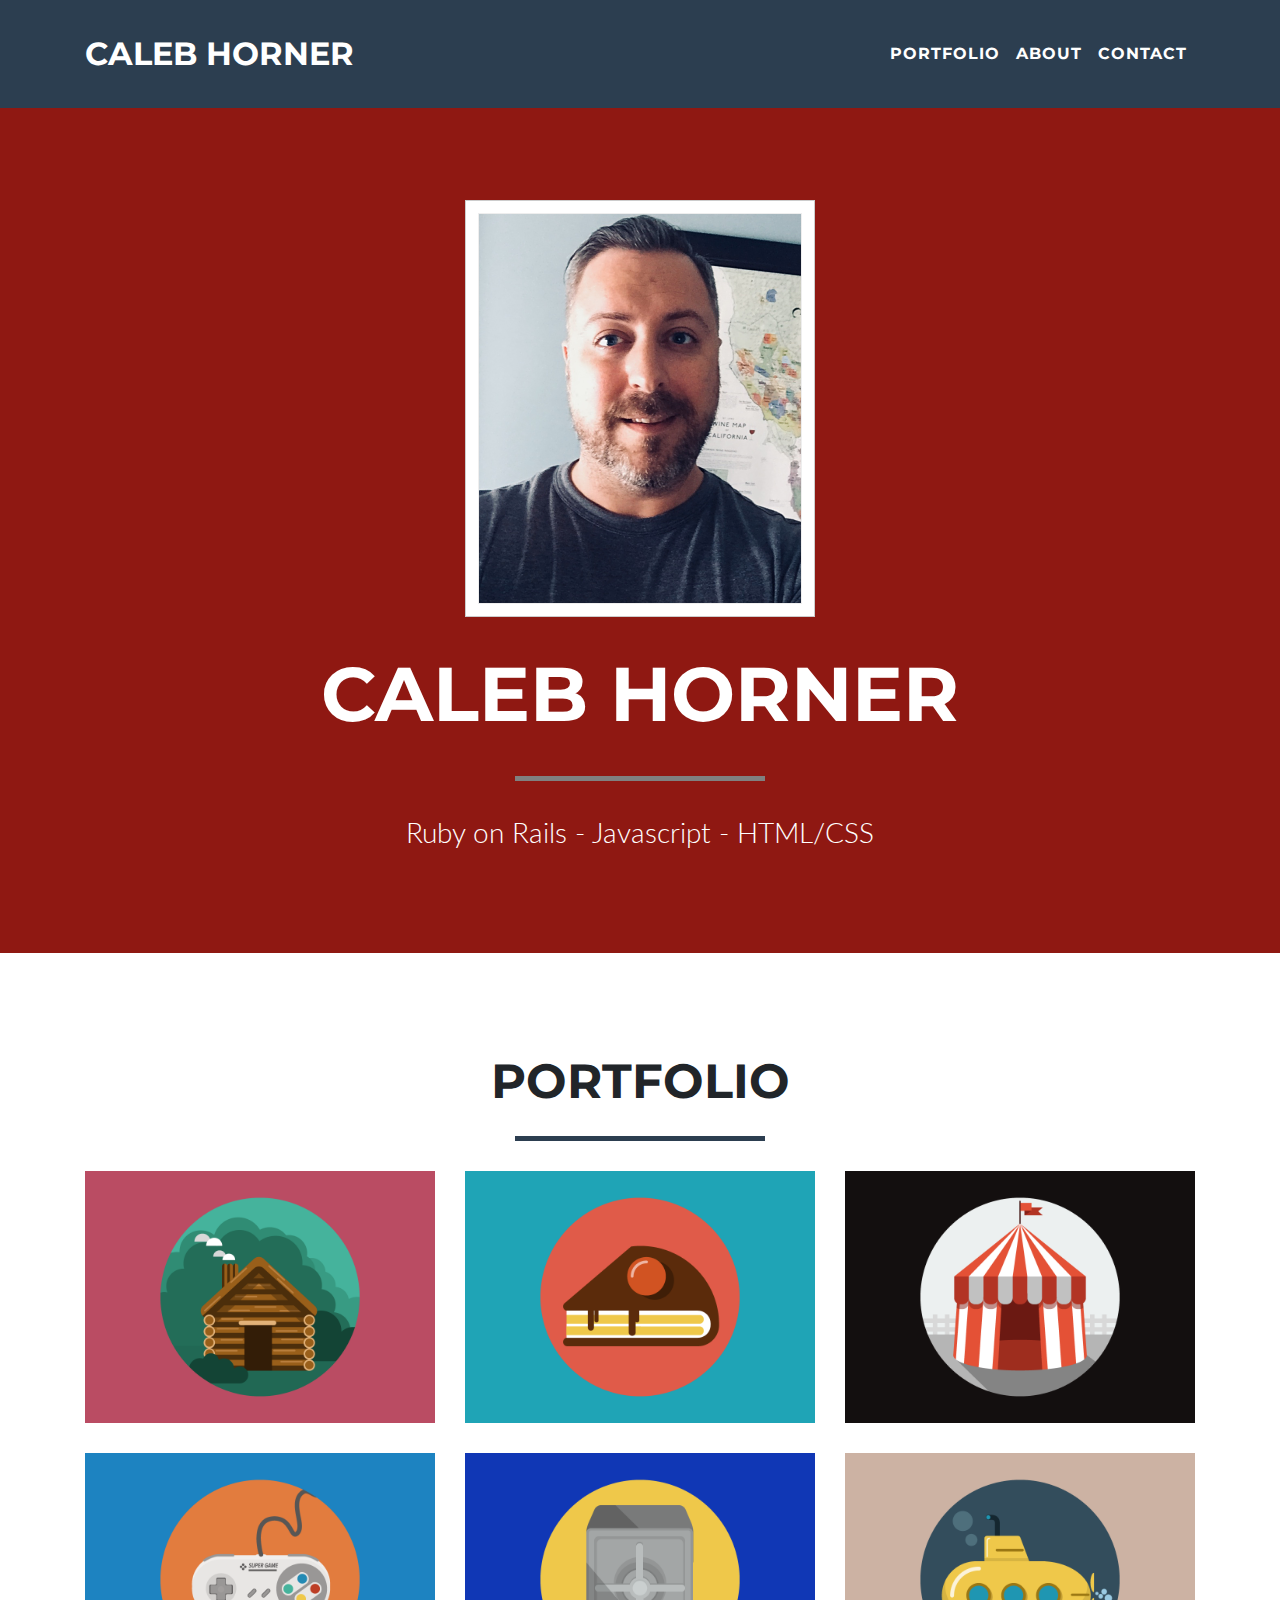
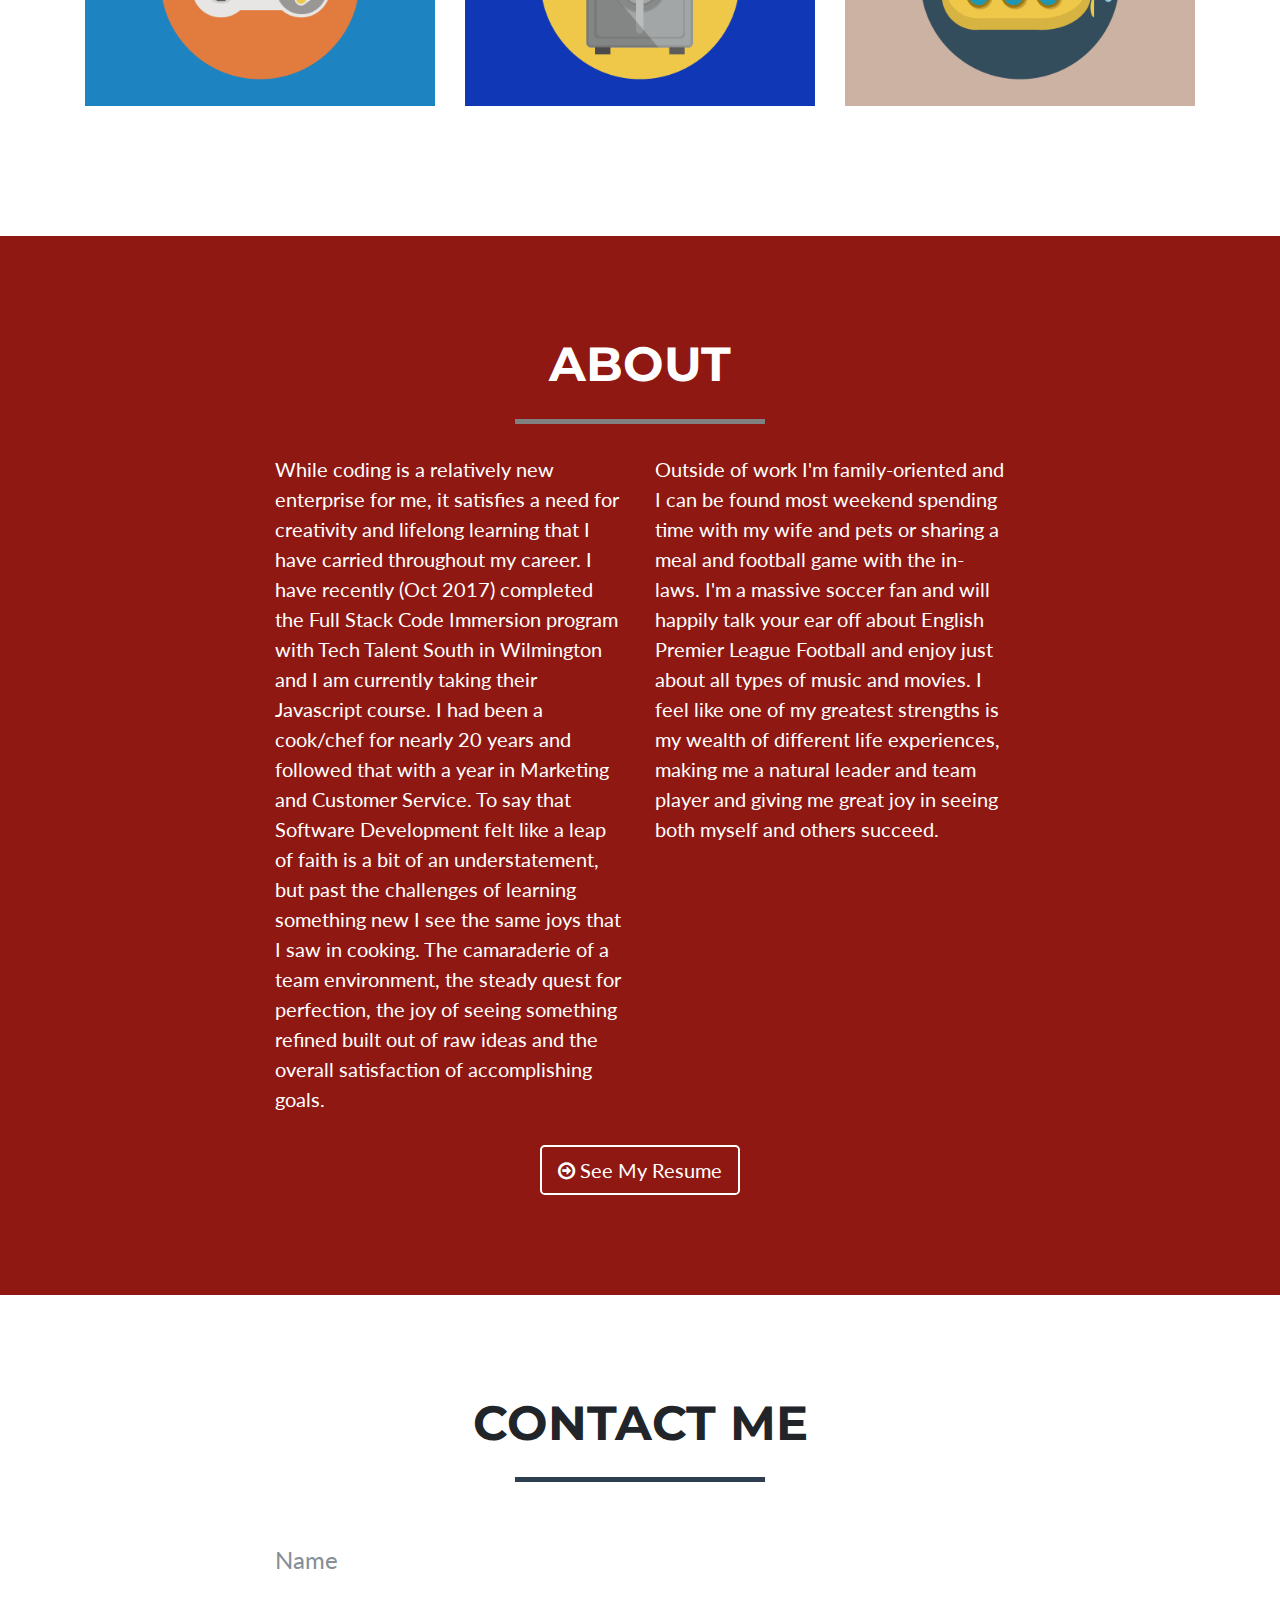
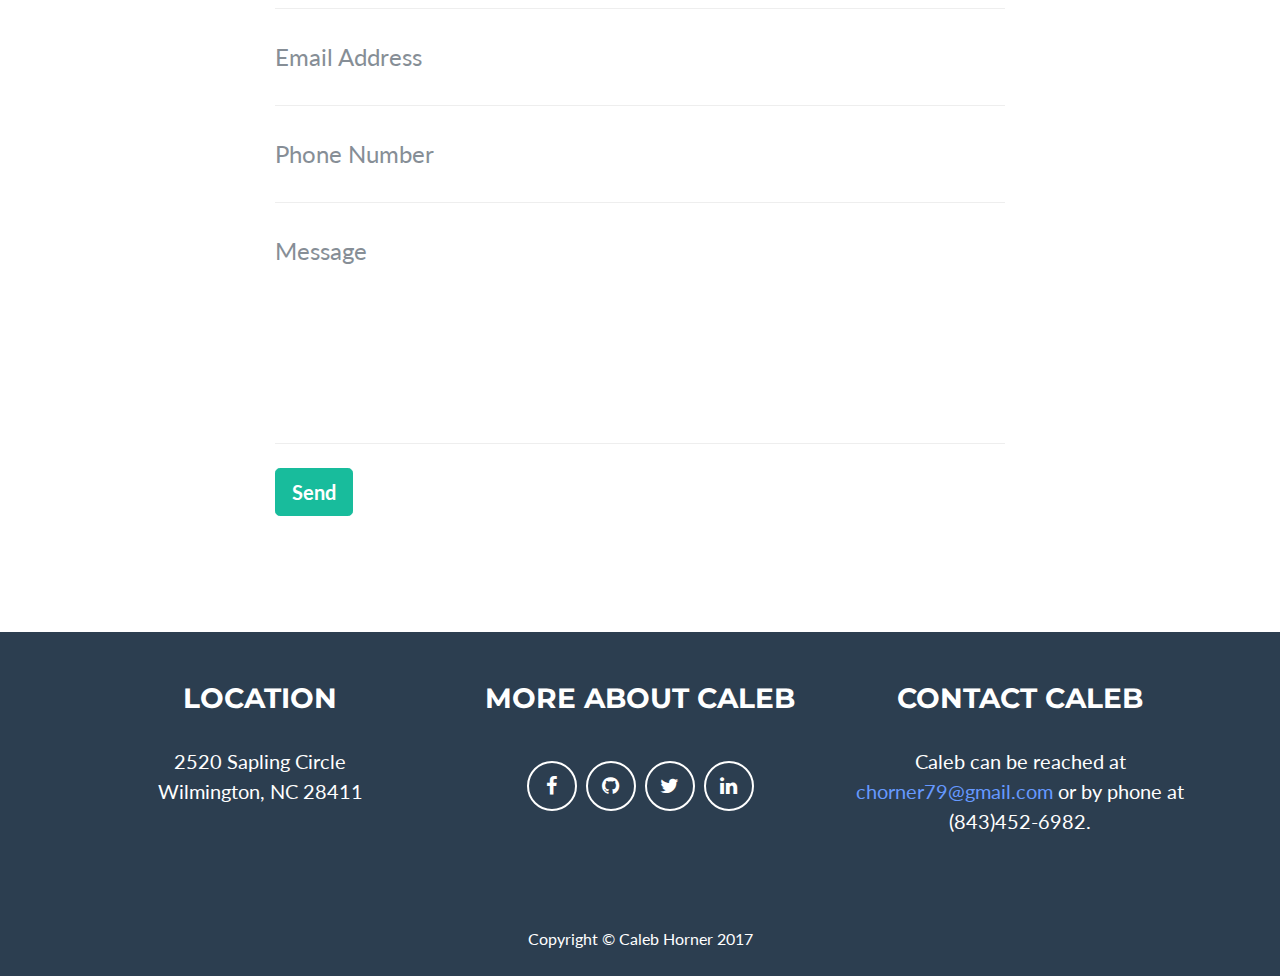
==== commit 22ad8f59: "css changes" ====
--- a/index.html
+++ b/index.html
@@ -55,16 +55,16 @@
             <div class="row">
                 <div class="col-lg-12">
                   <!-- <div class ="mypic" align="center" style = 'background-image: url(img:me.png)'></div> -->
-                    <img class="img-responsive" src="img/img_me.png" alt="">
+                    <img class="img-responsive" src="img/img_me3.png" alt="">
                   </div>
                 </div>
               </div>
-        <img class="img-fluid" src=url(img/img_me.png)alt="">
-                    <img class="img-responsive" src="img/Me.png" alt="">
+        <!--<img class="img-fluid" src=url(img/img_me3.png)alt="">
+                    <img class="img-responsive" src="img/Me.png" alt="">-->
                   </div>
                 </div>
               </div>
-        <img class="img-fluid" src=url(img/me.png)alt="">
+        <!--<img class="img-fluid" src=url(img/me.png)alt="">-->
         <div class="intro-text">
           <span class="name">Caleb Horner</span>
           <hr class="star-light">
--- a/css/freelancer.css
+++ b/css/freelancer.css
@@ -14,12 +14,12 @@
   font-size: 16px; }
 
 a,
-a.active,
+a:hover,
+a:focus,
 a:active,
-a:focus,
-a:hover {
-  color: #18BC9C;
-  outline: none; }
+a.active {
+    outline: 0;
+    color: #6699ff; }
 
 h1,
 h2,
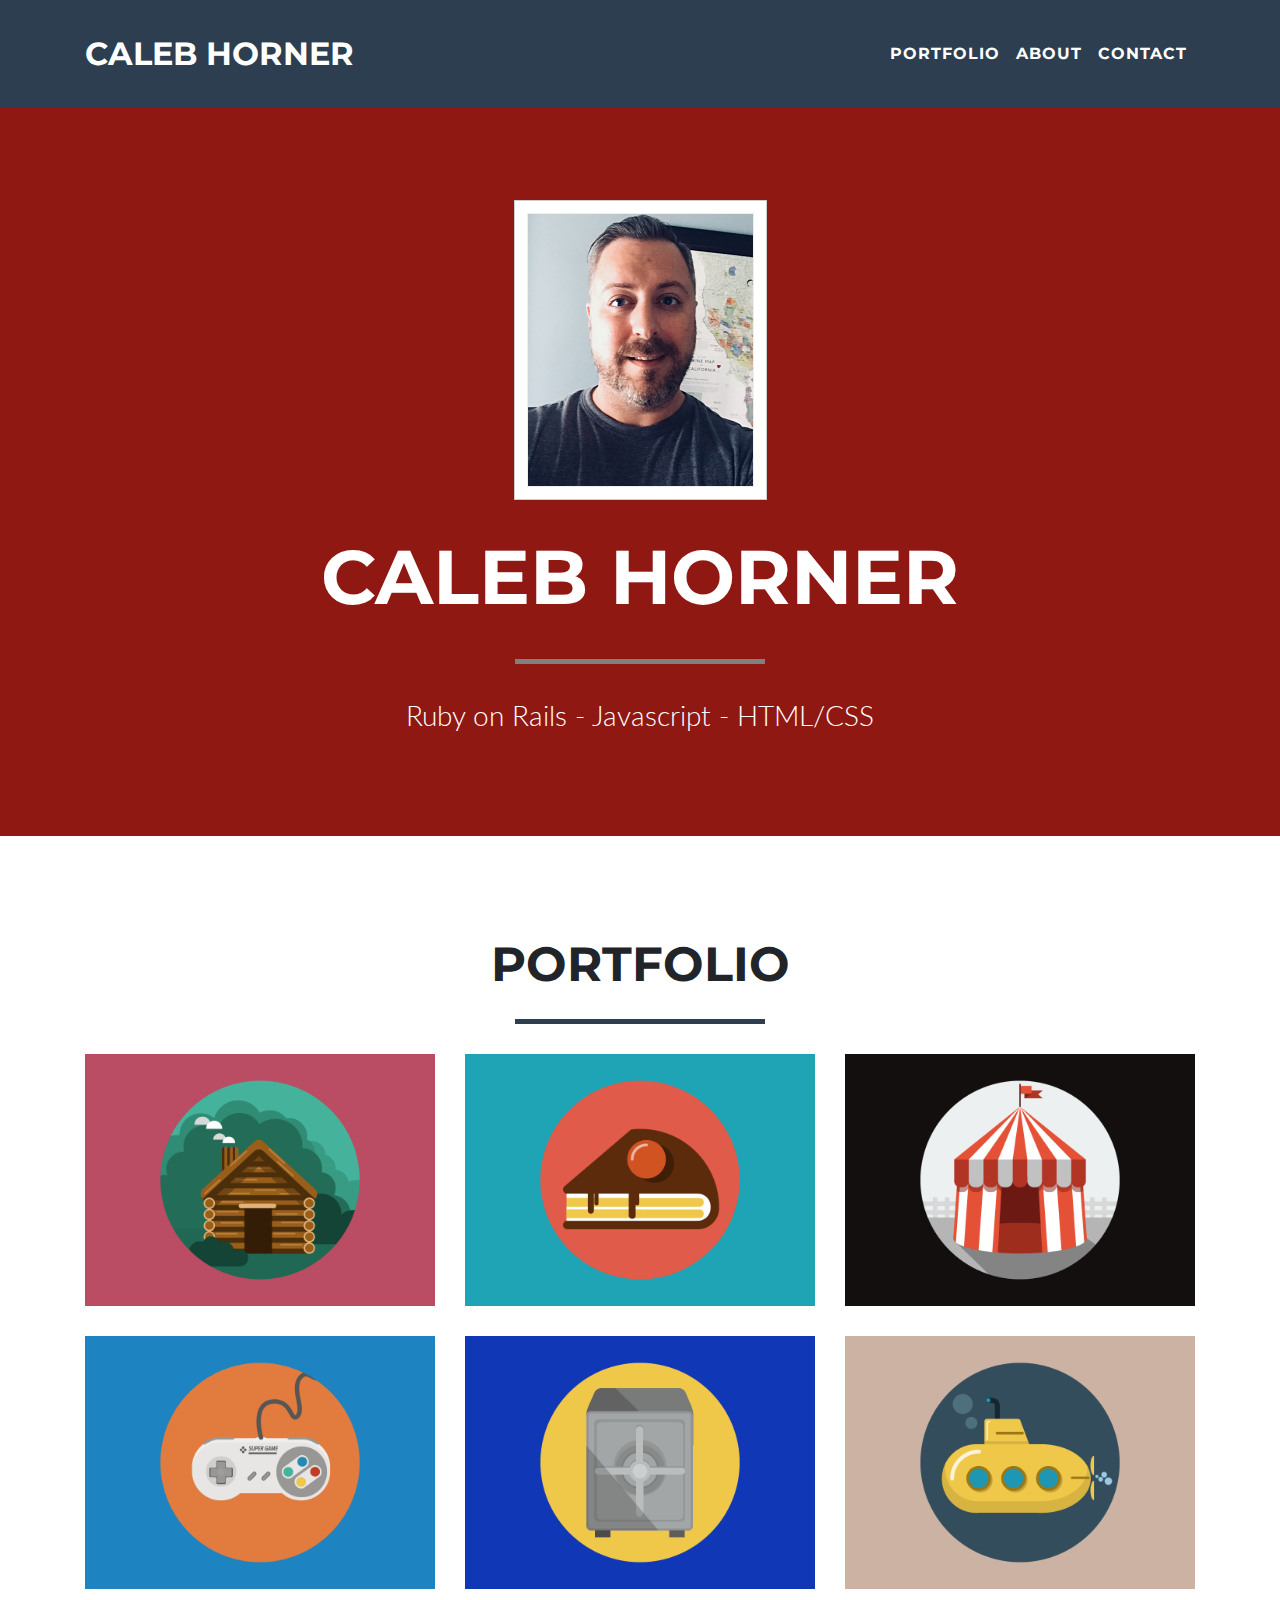
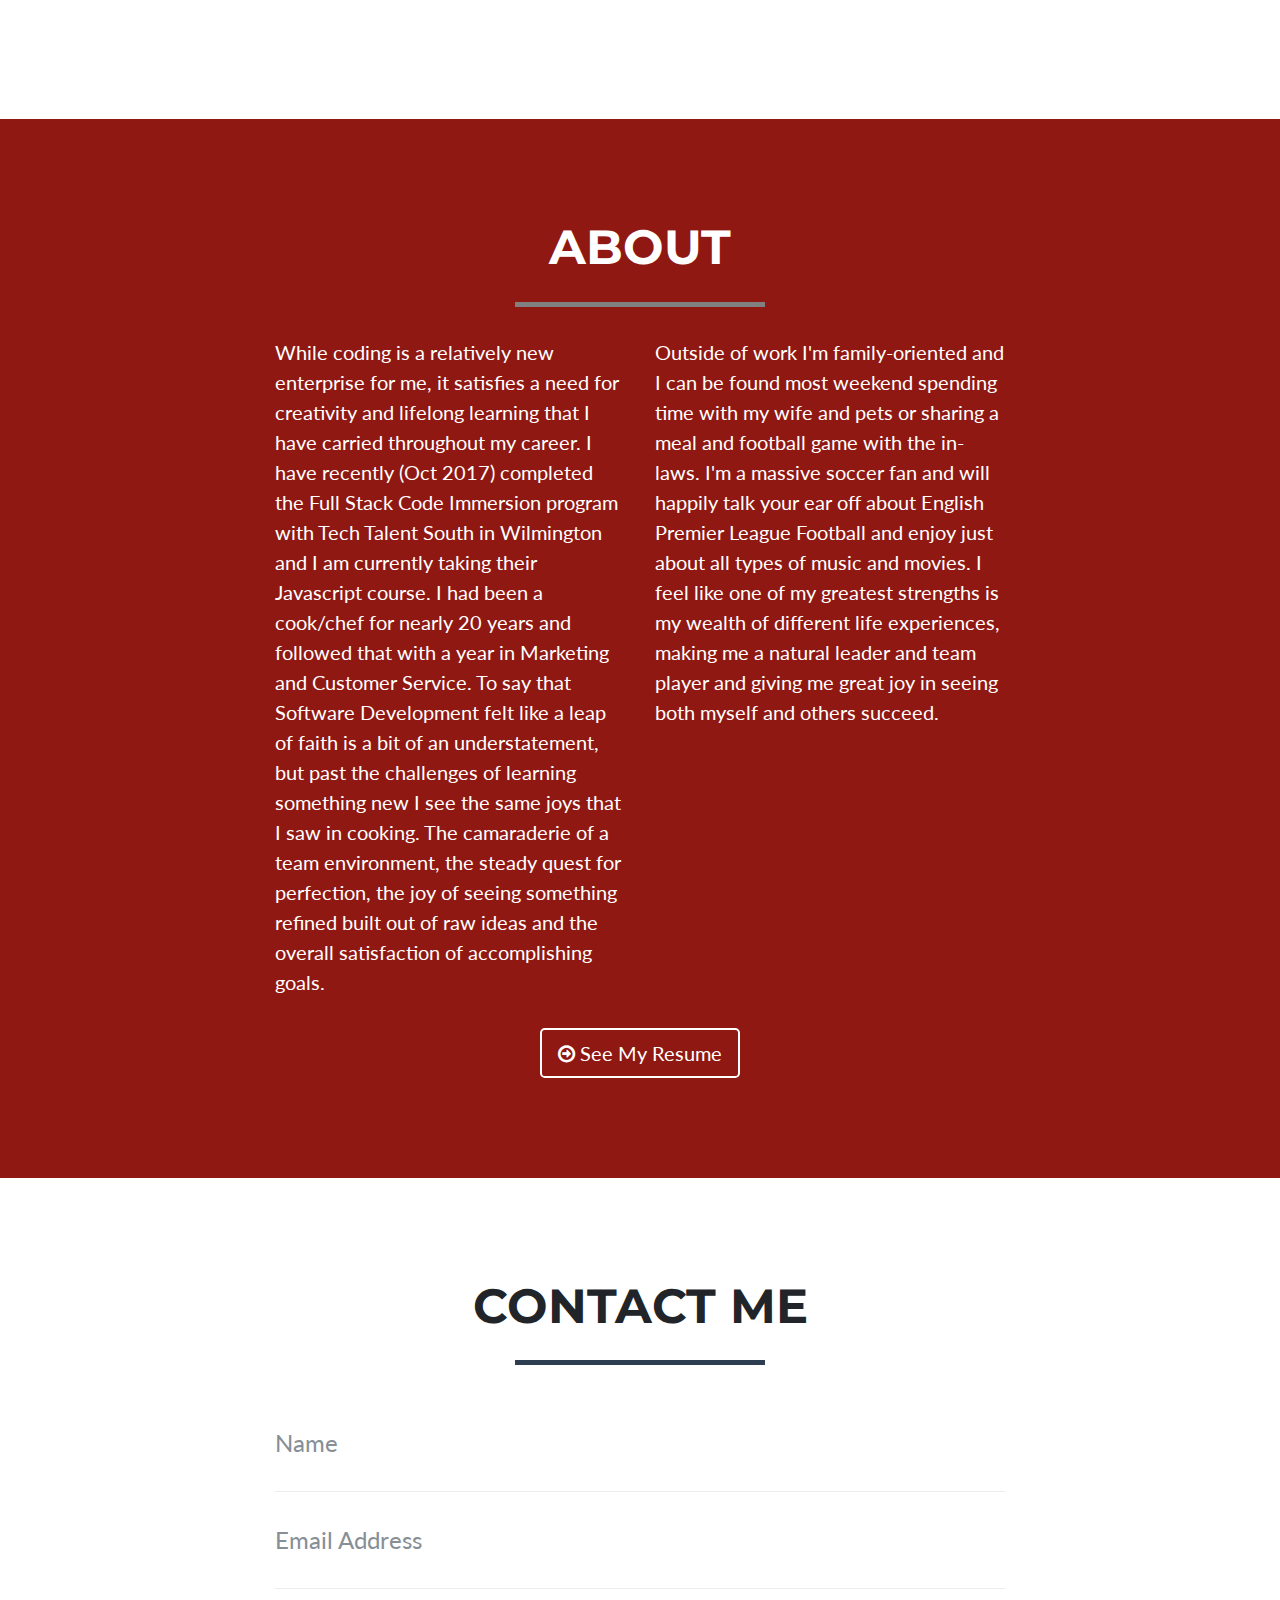
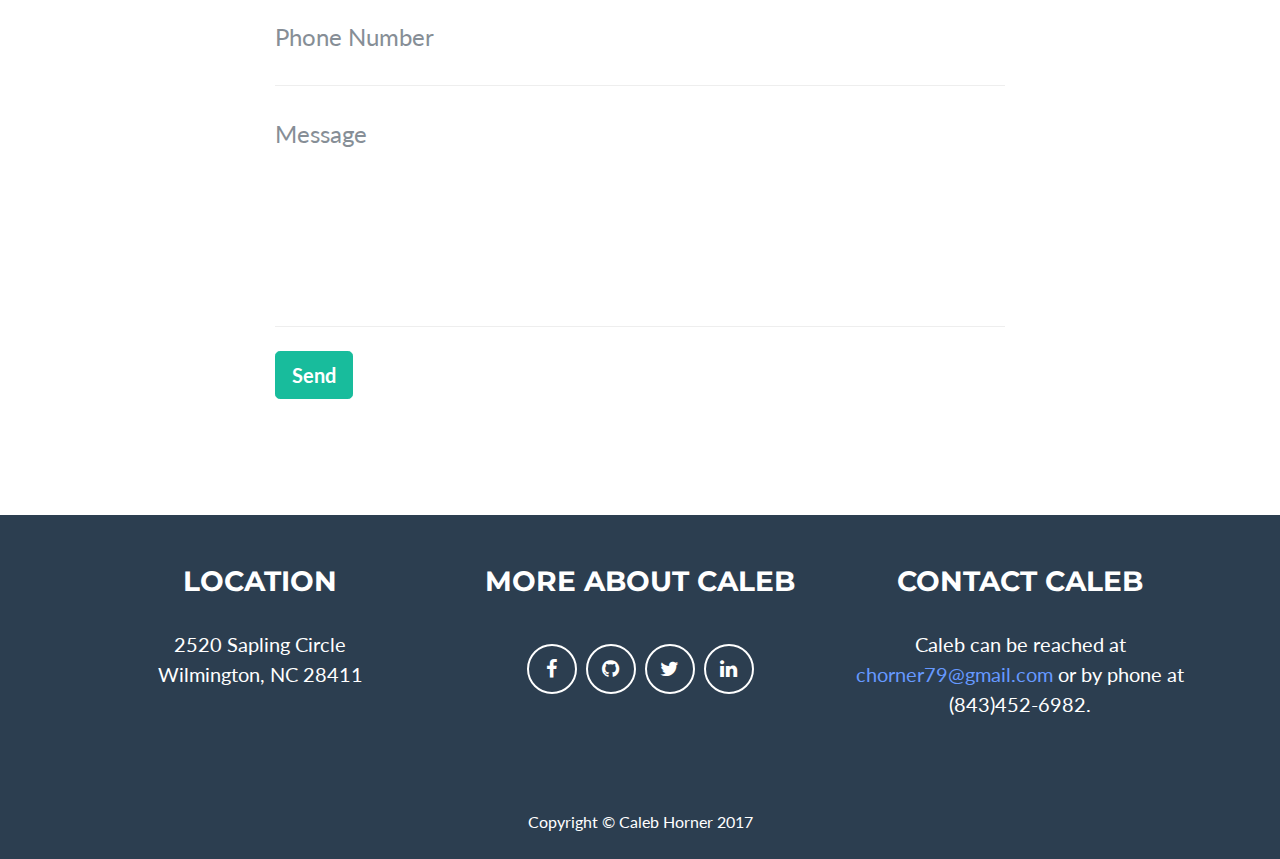
==== commit 595c6535: "update profile pic" ====
--- a/index.html
+++ b/index.html
@@ -55,7 +55,7 @@
             <div class="row">
                 <div class="col-lg-12">
                   <!-- <div class ="mypic" align="center" style = 'background-image: url(img:me.png)'></div> -->
-                    <img class="img-responsive" src="img/img_me3.png" alt="">
+                    <img class="img-responsive" src="img/img_me2.png" alt="">
                   </div>
                 </div>
               </div>
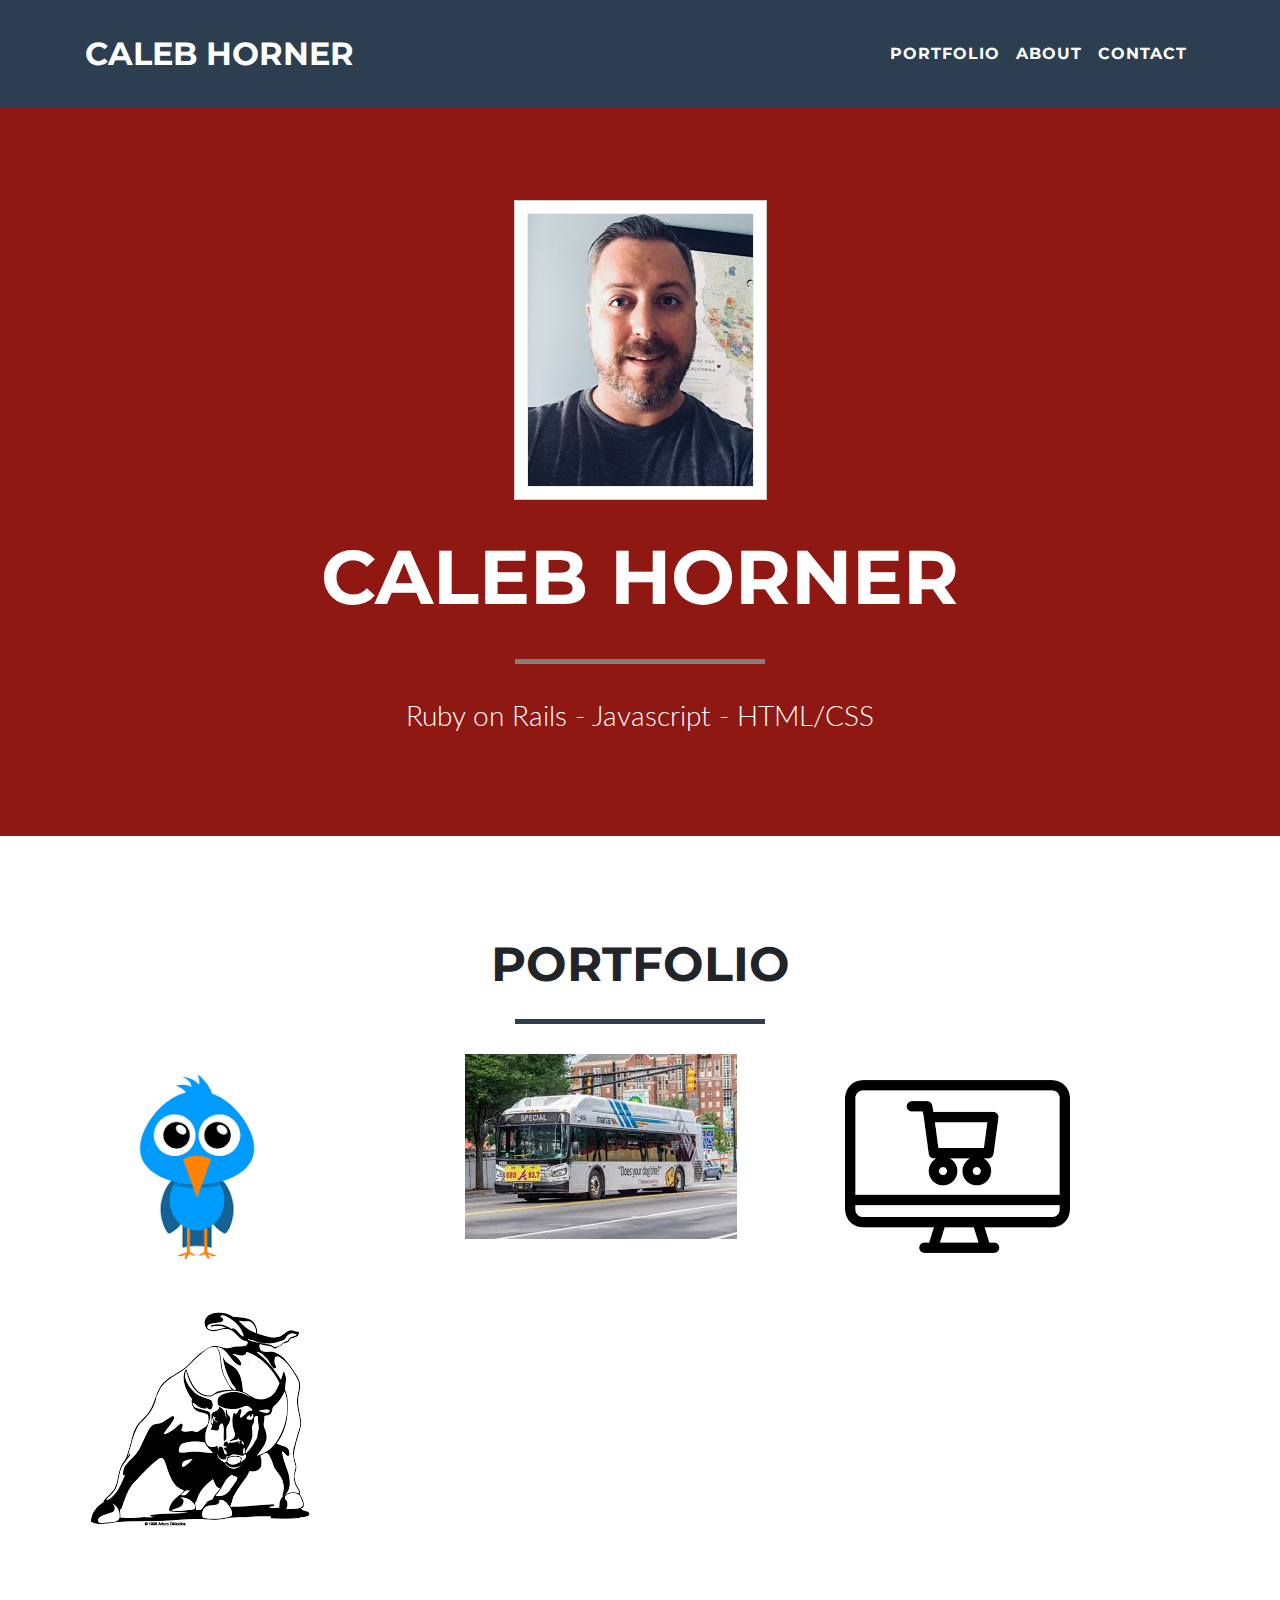
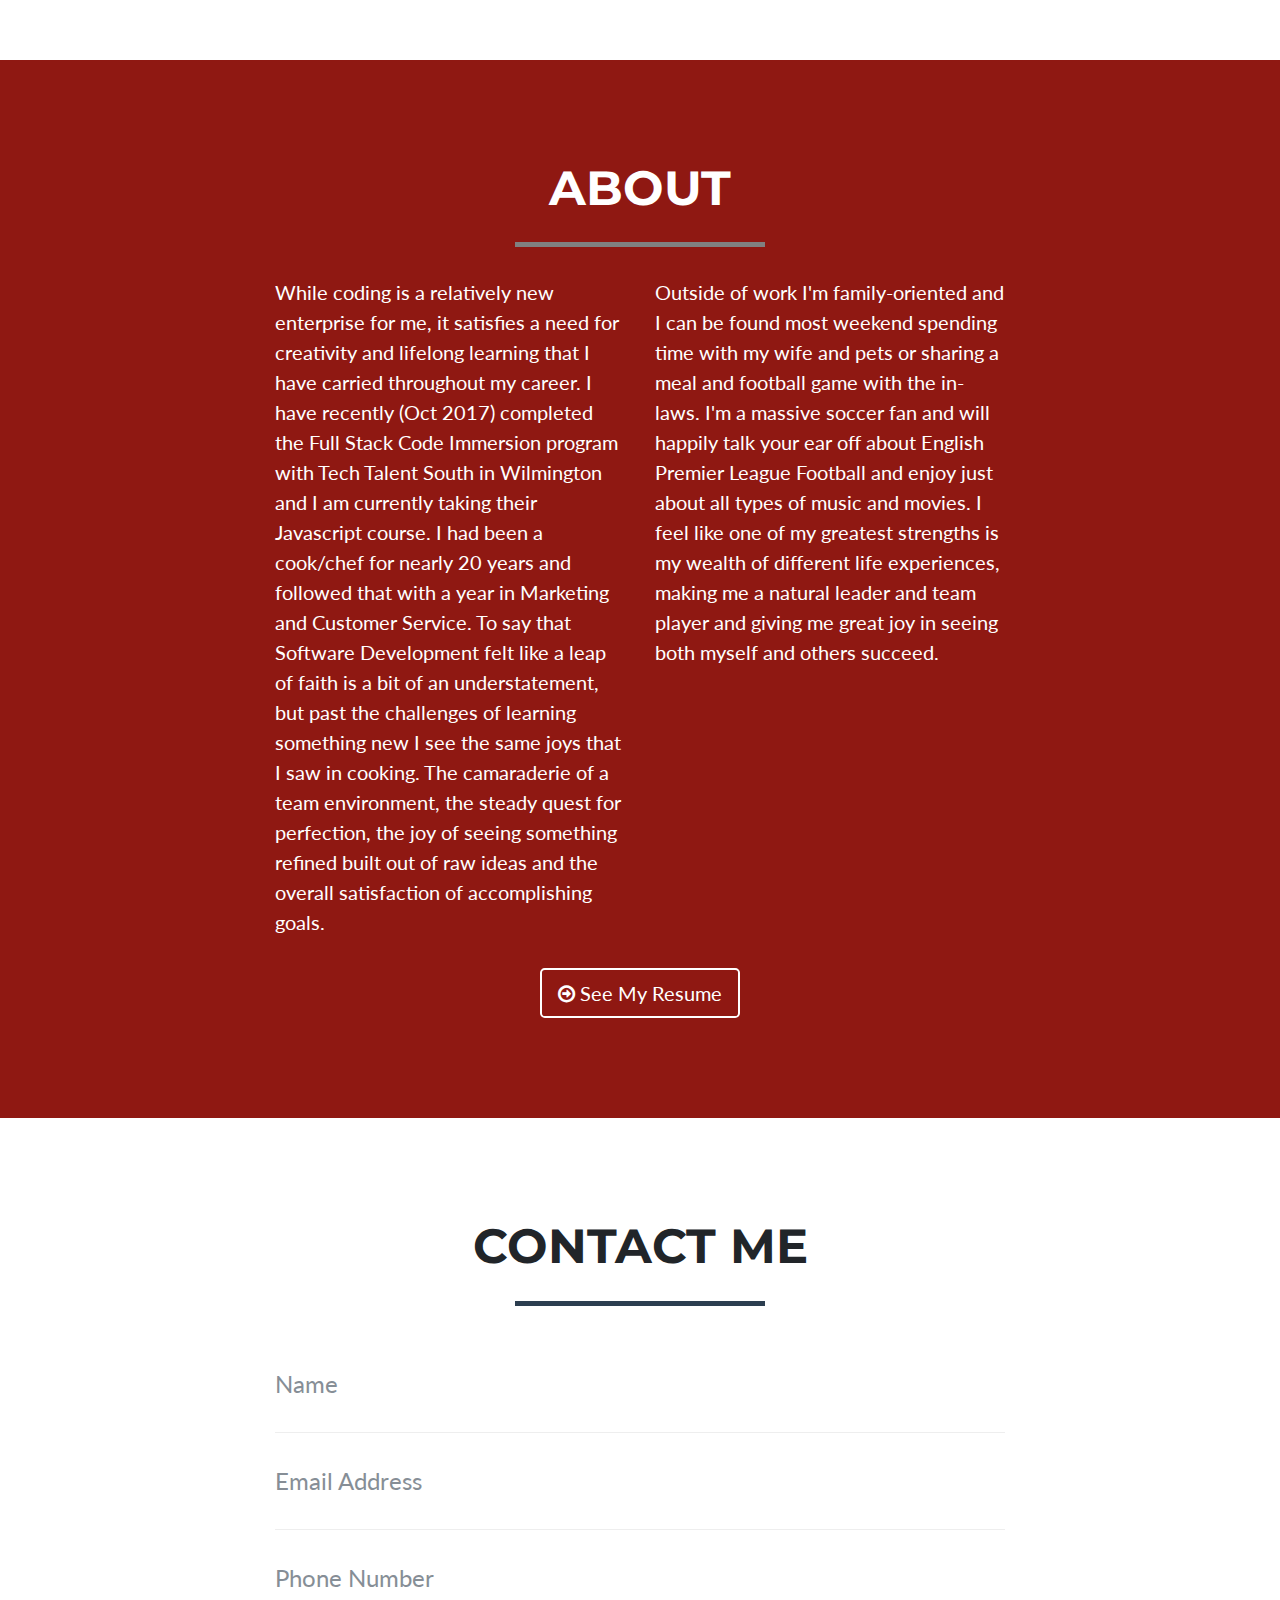
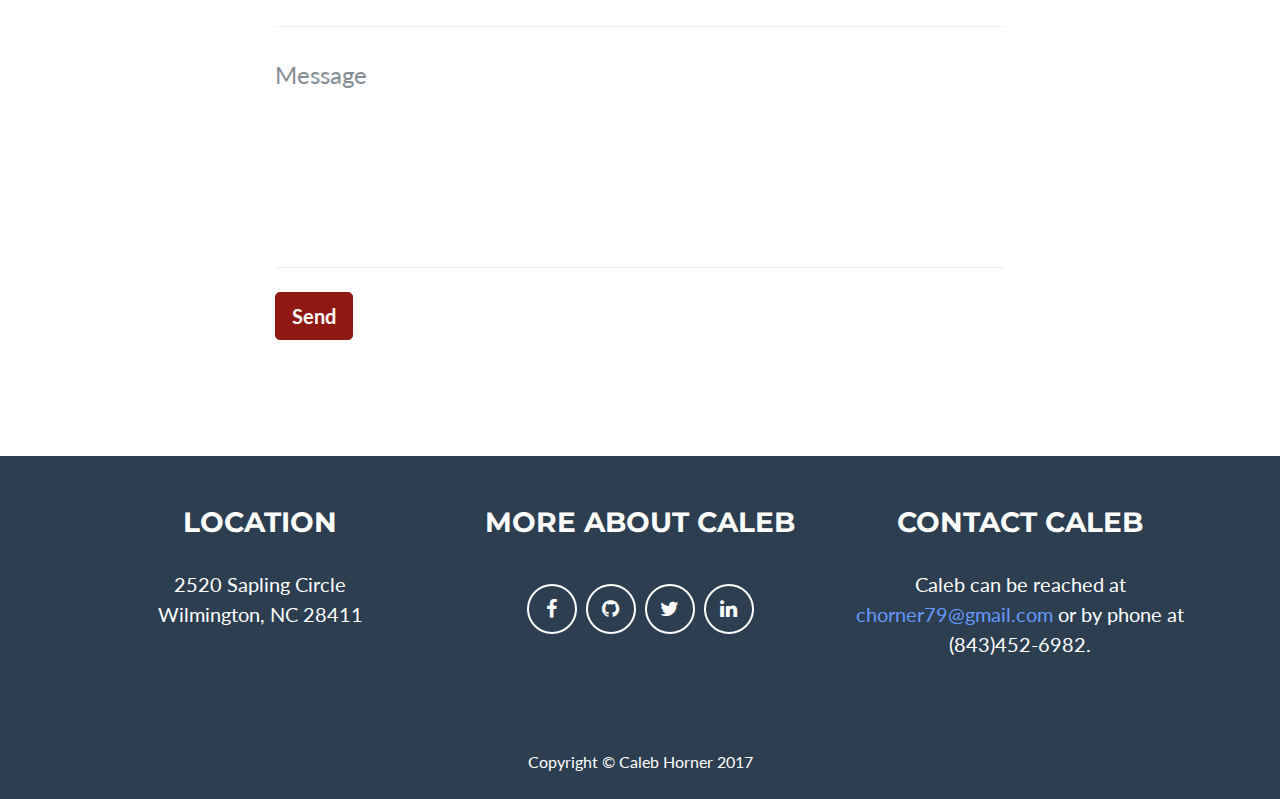
==== commit 8f934a15: "added portfolio pics" ====
--- a/index.html
+++ b/index.html
@@ -86,7 +86,7 @@
                   <i class="fa fa-search-plus fa-3x"></i>
                 </div>
               </div>
-              <img class="img-fluid" src="img/portfolio/cabin.png" alt="">
+              <img class="img-fluid" src="img/portfolio/bird.png" alt="">
             </a>
           </div>
           <div class="col-sm-4 portfolio-item">
@@ -96,7 +96,7 @@
                   <i class="fa fa-search-plus fa-3x"></i>
                 </div>
               </div>
-              <img class="img-fluid" src="img/portfolio/cake.png" alt="">
+              <img class="img-fluid" src="img/portfolio/martabus.jpeg" alt="">
             </a>
           </div>
           <div class="col-sm-4 portfolio-item">
@@ -106,7 +106,7 @@
                   <i class="fa fa-search-plus fa-3x"></i>
                 </div>
               </div>
-              <img class="img-fluid" src="img/portfolio/circus.png" alt="">
+              <img class="img-fluid" src="img/portfolio/estore.png" alt="">
             </a>
           </div>
           <div class="col-sm-4 portfolio-item">
@@ -116,17 +116,17 @@
                   <i class="fa fa-search-plus fa-3x"></i>
                 </div>
               </div>
-              <img class="img-fluid" src="img/portfolio/game.png" alt="">
-            </a>
-          </div>
-          <div class="col-sm-4 portfolio-item">
+              <img class="img-fluid" src="img/portfolio/bull2.png" alt="">
+            </a>
+          </div>
+          <!--<div class="col-sm-4 portfolio-item">
             <a class="portfolio-link" href="#portfolioModal5" data-toggle="modal">
               <div class="caption">
                 <div class="caption-content">
                   <i class="fa fa-search-plus fa-3x"></i>
                 </div>
               </div>
-              <img class="img-fluid" src="img/portfolio/safe.png" alt="">
+              <img class="img-fluid" src="img/portfolio/#" alt="">
             </a>
           </div>
           <div class="col-sm-4 portfolio-item">
@@ -136,9 +136,9 @@
                   <i class="fa fa-search-plus fa-3x"></i>
                 </div>
               </div>
-              <img class="img-fluid" src="img/portfolio/submarine.png" alt="">
-            </a>
-          </div>
+              <img class="img-fluid" src="img/portfolio/#" alt="">
+            </a>
+          </div>-->
         </div>
       </div>
     </section>
@@ -289,9 +289,9 @@
             <div class="row">
               <div class="col-lg-8 mx-auto">
                 <div class="modal-body">
-                  <h2>Project Title</h2>
+                  <h2>Twitter Clone</h2>
                   <hr class="star-primary">
-                  <img class="img-fluid img-centered" src="img/portfolio/cabin.png" alt="">
+                  <img class="img-fluid img-centered" src="img/portfolio/twitterclone.png" alt="">
                   <p>Use this area of the page to describe your project. The icon above is part of a free icon set by
                     <a href="https://sellfy.com/p/8Q9P/jV3VZ/">Flat Icons</a>. On their website, you can download their free set with 16 icons, or you can purchase the entire set with 146 icons for only $12!</p>
                   <ul class="list-inline item-details">
@@ -333,9 +333,9 @@
             <div class="row">
               <div class="col-lg-8 mx-auto">
                 <div class="modal-body">
-                  <h2>Project Title</h2>
+                  <h2>Marta Bus Locater</h2>
                   <hr class="star-primary">
-                  <img class="img-fluid img-centered" src="img/portfolio/cake.png" alt="">
+                  <img class="img-fluid img-centered" src="img/portfolio/marta.png" alt="">
                   <p>Use this area of the page to describe your project. The icon above is part of a free icon set by
                     <a href="https://sellfy.com/p/8Q9P/jV3VZ/">Flat Icons</a>. On their website, you can download their free set with 16 icons, or you can purchase the entire set with 146 icons for only $12!</p>
                   <ul class="list-inline item-details">
@@ -377,9 +377,9 @@
             <div class="row">
               <div class="col-lg-8 mx-auto">
                 <div class="modal-body">
-                  <h2>Project Title</h2>
+                  <h2>Ecommerce Online Store</h2>
                   <hr class="star-primary">
-                  <img class="img-fluid img-centered" src="img/portfolio/circus.png" alt="">
+                  <img class="img-fluid img-centered" src="img/portfolio/ecommerce.png" alt="">
                   <p>Use this area of the page to describe your project. The icon above is part of a free icon set by
                     <a href="https://sellfy.com/p/8Q9P/jV3VZ/">Flat Icons</a>. On their website, you can download their free set with 16 icons, or you can purchase the entire set with 146 icons for only $12!</p>
                   <ul class="list-inline item-details">
@@ -421,9 +421,9 @@
             <div class="row">
               <div class="col-lg-8 mx-auto">
                 <div class="modal-body">
-                  <h2>Project Title</h2>
+                  <h2>Stock Trading Social App</h2>
                   <hr class="star-primary">
-                  <img class="img-fluid img-centered" src="img/portfolio/game.png" alt="">
+                  <img class="img-fluid img-centered" src="img/portfolio/tradeapp.png" alt="">
                   <p>Use this area of the page to describe your project. The icon above is part of a free icon set by
                     <a href="https://sellfy.com/p/8Q9P/jV3VZ/">Flat Icons</a>. On their website, you can download their free set with 16 icons, or you can purchase the entire set with 146 icons for only $12!</p>
                   <ul class="list-inline item-details">
--- a/css/freelancer.css
+++ b/css/freelancer.css
@@ -118,7 +118,7 @@
     #mainNav .navbar-nav li.nav-item a.nav-link {
       color: white; }
       #mainNav .navbar-nav li.nav-item a.nav-link:hover {
-        color: #18BC9C;
+        color: #8f1812;
         outline: none; }
       #mainNav .navbar-nav li.nav-item a.nav-link:active, #mainNav .navbar-nav li.nav-item a.nav-link:focus {
         color: white; }
@@ -130,8 +130,8 @@
     border-color: white; }
     #mainNav .navbar-toggler:focus, #mainNav .navbar-toggler:hover {
       color: white;
-      border-color: #18BC9C;
-      background-color: #18BC9C; }
+      border-color: #8f1812;
+      background-color: #8f1812; }
 
 @media (min-width: 992px) {
   #mainNav {
@@ -148,10 +148,10 @@
     #mainNav .navbar-nav > li.nav-item > a.nav-link.active {
       color: white;
       border-radius: 3px;
-      background: #18BC9C; }
+      background: #8f1812; }
       #mainNav .navbar-nav > li.nav-item > a.nav-link.active:active, #mainNav .navbar-nav > li.nav-item > a.nav-link.active:focus, #mainNav .navbar-nav > li.nav-item > a.nav-link.active:hover {
         color: white;
-        background: #18BC9C; }
+        background: #8f1812; }
   #mainNav.navbar-shrink {
     padding-top: 10px;
     padding-bottom: 10px; }
@@ -203,7 +203,7 @@
       -moz-transition: all ease 0.5s;
       transition: all ease 0.5s;
       opacity: 0;
-      background: rgba(24, 188, 156, 0.9); }
+      background: rgba(71, 133, 244, 7); }
       #portfolio .portfolio-item .portfolio-link .caption:hover {
         opacity: 1; }
       #portfolio .portfolio-item .portfolio-link .caption .caption-content {
@@ -271,7 +271,7 @@
     -webkit-transform: rotate(45deg);
     -ms-transform: rotate(45deg);
     transform: rotate(45deg);
-    background-color: #2C3E50; }
+    background-color: #8f1812; }
     .portfolio-modal .close-modal .lr .rl {
       /* Safari and Chrome */
       z-index: 1052;
@@ -281,7 +281,7 @@
       -webkit-transform: rotate(90deg);
       -ms-transform: rotate(90deg);
       transform: rotate(90deg);
-      background-color: #2C3E50; }
+      background-color: #8f1812; }
 
 .portfolio-modal .modal-backdrop {
   display: none;
@@ -354,7 +354,7 @@
   border: solid 2px white;
   background: transparent; }
   .btn-outline.active, .btn-outline:active, .btn-outline:focus, .btn-outline:hover {
-    color: #18BC9C;
+    color: #6699ff;
     border: solid 2px white;
     background: white; }
 
@@ -362,27 +362,27 @@
   font-weight: 700;
   color: white;
   border-color: #2C3E50;
-  background-color: #2C3E50; }
+  background-color: ##8f1812; }
   .btn-primary.focus, .btn-primary:focus {
     color: white;
     border-color: black;
-    background-color: #1a252f; }
+    background-color: ##8f1812; }
   .btn-primary:hover {
     color: white;
     border-color: #161f29;
-    background-color: #1a252f; }
+    background-color: ##8f1812; }
   .btn-primary.active, .btn-primary:active,
   .open > .btn-primary.dropdown-toggle {
     color: white;
     border-color: #161f29;
-    background-color: #1a252f; }
+    background-color: ##8f1812; }
     .btn-primary.active.focus, .btn-primary.active:focus, .btn-primary.active:hover, .btn-primary:active.focus, .btn-primary:active:focus, .btn-primary:active:hover,
     .open > .btn-primary.dropdown-toggle.focus,
     .open > .btn-primary.dropdown-toggle:focus,
     .open > .btn-primary.dropdown-toggle:hover {
       color: white;
       border-color: black;
-      background-color: #0d1318; }
+      background-color: ##8f1812; }
   .btn-primary.active, .btn-primary:active,
   .open > .btn-primary.dropdown-toggle {
     background-image: none; }
@@ -399,16 +399,16 @@
 .btn-success {
   font-weight: 700;
   color: white;
-  border-color: #18BC9C;
-  background-color: #18BC9C; }
+  border-color: #8f1812;
+  background-color: #8f1812; }
   .btn-success.focus, .btn-success:focus {
     color: white;
     border-color: #0a4b3e;
     background-color: #128f76; }
   .btn-success:hover {
     color: white;
-    border-color: #11866f;
-    background-color: #128f76; }
+    border-color: #6699ff;
+    background-color: #6699ff; }
   .btn-success.active, .btn-success:active,
   .open > .btn-success.dropdown-toggle {
     color: white;
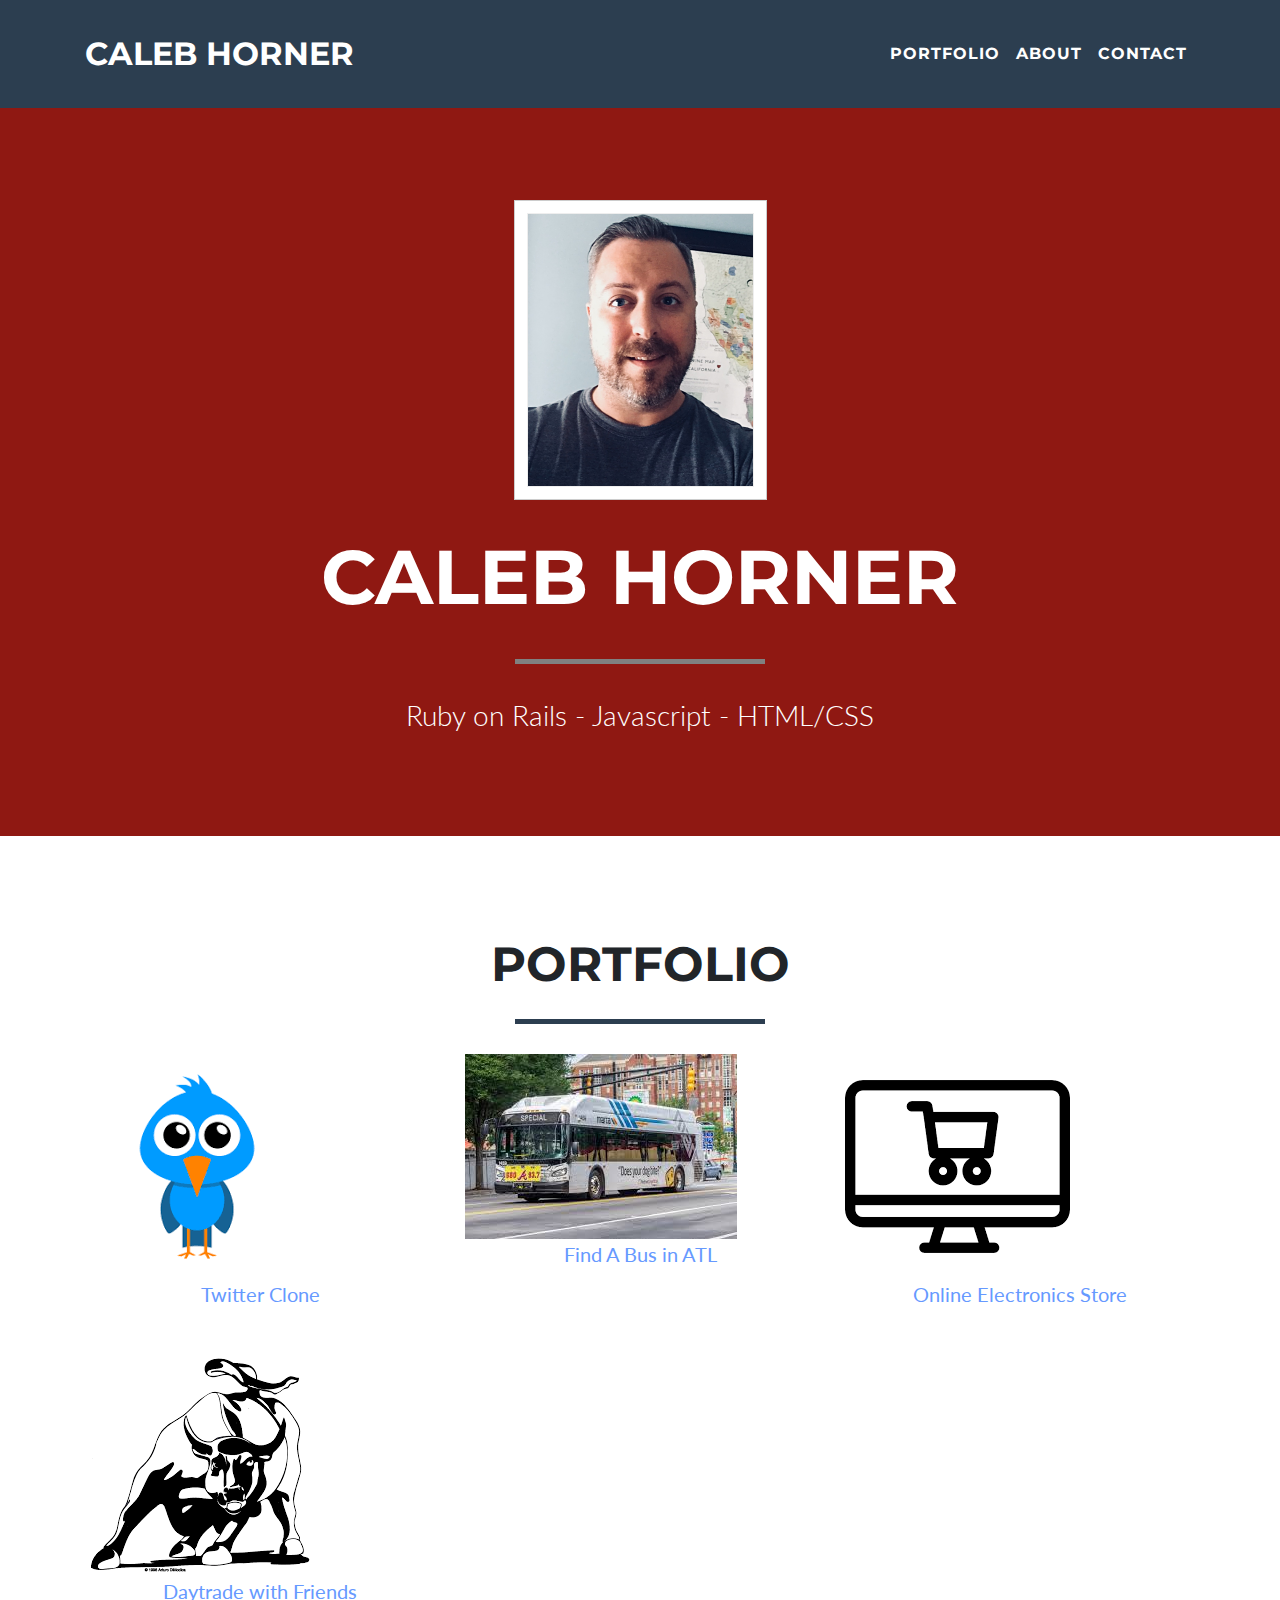
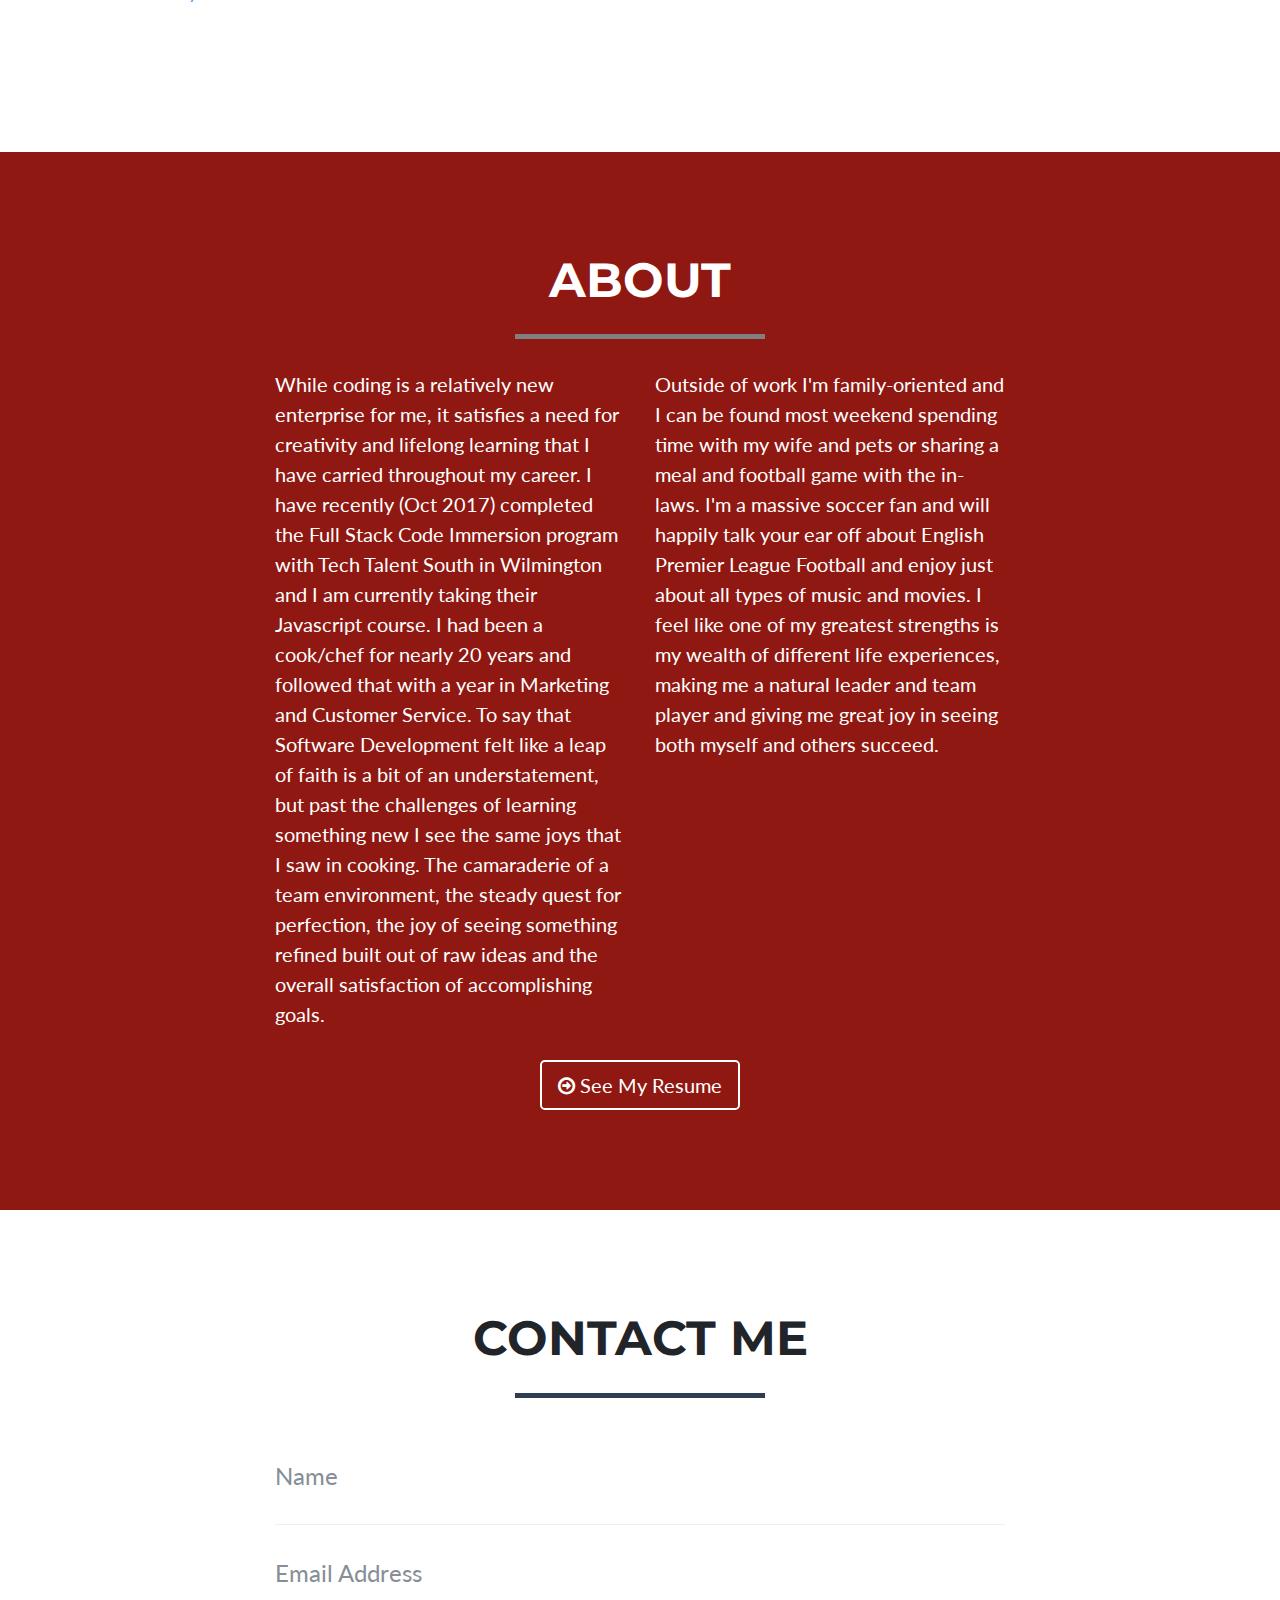
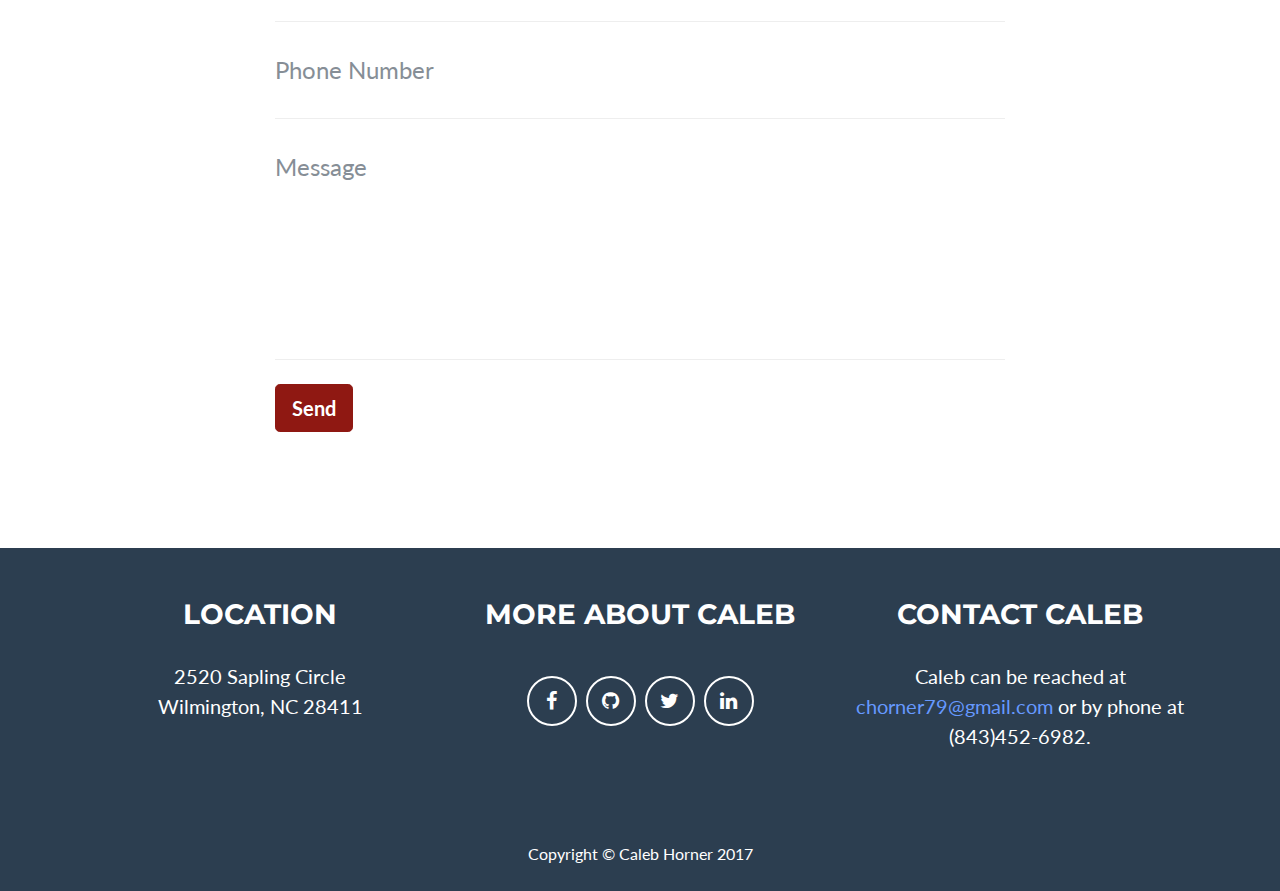
==== commit 5614d45b: "added portfolio items" ====
--- a/index.html
+++ b/index.html
@@ -86,7 +86,7 @@
                   <i class="fa fa-search-plus fa-3x"></i>
                 </div>
               </div>
-              <img class="img-fluid" src="img/portfolio/bird.png" alt="">
+              <img class="img-fluid" src="img/portfolio/bird.png" class="img-responsive" alt=""><p align="center">Twitter Clone</p>
             </a>
           </div>
           <div class="col-sm-4 portfolio-item">
@@ -96,7 +96,7 @@
                   <i class="fa fa-search-plus fa-3x"></i>
                 </div>
               </div>
-              <img class="img-fluid" src="img/portfolio/martabus.jpeg" alt="">
+              <img class="img-fluid" src="img/portfolio/martabus.jpeg" class="img-responsive" alt=""><p align="center">Find A Bus in ATL</p>
             </a>
           </div>
           <div class="col-sm-4 portfolio-item">
@@ -106,7 +106,7 @@
                   <i class="fa fa-search-plus fa-3x"></i>
                 </div>
               </div>
-              <img class="img-fluid" src="img/portfolio/estore.png" alt="">
+              <img class="img-fluid" src="img/portfolio/estore.png" class="img-responsive" alt=""><p align="center">Online Electronics Store</p>
             </a>
           </div>
           <div class="col-sm-4 portfolio-item">
@@ -116,7 +116,7 @@
                   <i class="fa fa-search-plus fa-3x"></i>
                 </div>
               </div>
-              <img class="img-fluid" src="img/portfolio/bull2.png" alt="">
+              <img class="img-fluid" src="img/portfolio/bull2.png" class="img-responsive" alt=""><p align="center">Daytrade with Friends</p>
             </a>
           </div>
           <!--<div class="col-sm-4 portfolio-item">
@@ -292,22 +292,21 @@
                   <h2>Twitter Clone</h2>
                   <hr class="star-primary">
                   <img class="img-fluid img-centered" src="img/portfolio/twitterclone.png" alt="">
-                  <p>Use this area of the page to describe your project. The icon above is part of a free icon set by
-                    <a href="https://sellfy.com/p/8Q9P/jV3VZ/">Flat Icons</a>. On their website, you can download their free set with 16 icons, or you can purchase the entire set with 146 icons for only $12!</p>
+                  <p>This Twitter Clone is a unique project in that it is one of the first times that I had the opportunity to customize an application and truly see reactive programming.  It allows the user to log in, create an id and password using the Devise gem and post "tweets".  Along with that, we allowed the user to upload an Avatar using Gravatar giving it personalization. </p>
                   <ul class="list-inline item-details">
                     <li>Client:
                       <strong>
-                        <a href="http://startbootstrap.com">Start Bootstrap</a>
+                        Tech Talent South - Wilmington, NC
                       </strong>
                     </li>
                     <li>Date:
                       <strong>
-                        <a href="http://startbootstrap.com">April 2014</a>
-                      </strong>
-                    </li>
-                    <li>Service:
-                      <strong>
-                        <a href="http://startbootstrap.com">Web Development</a>
+                        September 2017
+                      </strong>
+                    </li>
+                    <li>Technologies used:
+                      <strong>
+                        Bootstrap, HTML, CSS, Ruby on Rails, JavaScript
                       </strong>
                     </li>
                   </ul>
@@ -336,22 +335,21 @@
                   <h2>Marta Bus Locater</h2>
                   <hr class="star-primary">
                   <img class="img-fluid img-centered" src="img/portfolio/marta.png" alt="">
-                  <p>Use this area of the page to describe your project. The icon above is part of a free icon set by
-                    <a href="https://sellfy.com/p/8Q9P/jV3VZ/">Flat Icons</a>. On their website, you can download their free set with 16 icons, or you can purchase the entire set with 146 icons for only $12!</p>
+                  <p>This project was one of my first introductions to APIs.  It's a fun little map application where you simply enter an Atlanta address and you find out how far you are away from a bus/bus stop. We utilized the Geocoder gem for this application.  </p>
                   <ul class="list-inline item-details">
                     <li>Client:
                       <strong>
-                        <a href="http://startbootstrap.com">Start Bootstrap</a>
+                        Tech Talent South - Wilmington, NC
                       </strong>
                     </li>
                     <li>Date:
                       <strong>
-                        <a href="http://startbootstrap.com">April 2014</a>
-                      </strong>
-                    </li>
-                    <li>Service:
-                      <strong>
-                        <a href="http://startbootstrap.com">Web Development</a>
+                        October 2017
+                      </strong>
+                    </li>
+                    <li>Technologies used:
+                      <strong>
+                        Ruby on Rails, HTML, CSS, Bootstrap, Javascript
                       </strong>
                     </li>
                   </ul>
@@ -380,22 +378,21 @@
                   <h2>Ecommerce Online Store</h2>
                   <hr class="star-primary">
                   <img class="img-fluid img-centered" src="img/portfolio/ecommerce.png" alt="">
-                  <p>Use this area of the page to describe your project. The icon above is part of a free icon set by
-                    <a href="https://sellfy.com/p/8Q9P/jV3VZ/">Flat Icons</a>. On their website, you can download their free set with 16 icons, or you can purchase the entire set with 146 icons for only $12!</p>
+                  <p>This was a really fun project.  It allowed us to use the Stripe API and see a cart built and create an actual inventory.  We utilized the Devise gem as well as Bootstrap to help with some functionality for the user.  It led to good discussion on UX and also on tracking inventory through programs like SQL. </p>
                   <ul class="list-inline item-details">
                     <li>Client:
                       <strong>
-                        <a href="http://startbootstrap.com">Start Bootstrap</a>
+                        Tech Talent South - Wilmington, NC
                       </strong>
                     </li>
                     <li>Date:
                       <strong>
-                        <a href="http://startbootstrap.com">April 2014</a>
-                      </strong>
-                    </li>
-                    <li>Service:
-                      <strong>
-                        <a href="http://startbootstrap.com">Web Development</a>
+                        October 2017
+                      </strong>
+                    </li>
+                    <li>Technologies used:
+                      <strong>
+                        Ruby on Rails, Bootstrap, Javascript, SQL
                       </strong>
                     </li>
                   </ul>
@@ -424,22 +421,21 @@
                   <h2>Stock Trading Social App</h2>
                   <hr class="star-primary">
                   <img class="img-fluid img-centered" src="img/portfolio/tradeapp.png" alt="">
-                  <p>Use this area of the page to describe your project. The icon above is part of a free icon set by
-                    <a href="https://sellfy.com/p/8Q9P/jV3VZ/">Flat Icons</a>. On their website, you can download their free set with 16 icons, or you can purchase the entire set with 146 icons for only $12!</p>
+                  <p>This is a project that I began work on with a fellow classmate.  We wanted to see if we could utilize some of the elements that we had learned from previous apps like the Twitter clone and the E-commerce store and apply them to another application while building the Rails project from scratch.  While it was a lot of work, it gave me a greater understanding for how Rails functions and the relationship between each piece of the application.  The app itself is designed to so that you can log in, create a user, pull any stock number (using an API that retrieves opening and closing stock numbers) and store up to ten at a time on your page.  You can also maintain a friend network and watch their stocks and they yours, choosing to follow any that are interesting.</p>
                   <ul class="list-inline item-details">
                     <li>Client:
                       <strong>
-                        <a href="http://startbootstrap.com">Start Bootstrap</a>
+                        Tech Talent South - Wilmington, NC 
                       </strong>
                     </li>
                     <li>Date:
                       <strong>
-                        <a href="http://startbootstrap.com">April 2014</a>
-                      </strong>
-                    </li>
-                    <li>Service:
-                      <strong>
-                        <a href="http://startbootstrap.com">Web Development</a>
+                        October 2017
+                      </strong>
+                    </li>
+                    <li>Technologies used:
+                      <strong>
+                        Ruby on Rails, HTML, Bootstrap
                       </strong>
                     </li>
                   </ul>
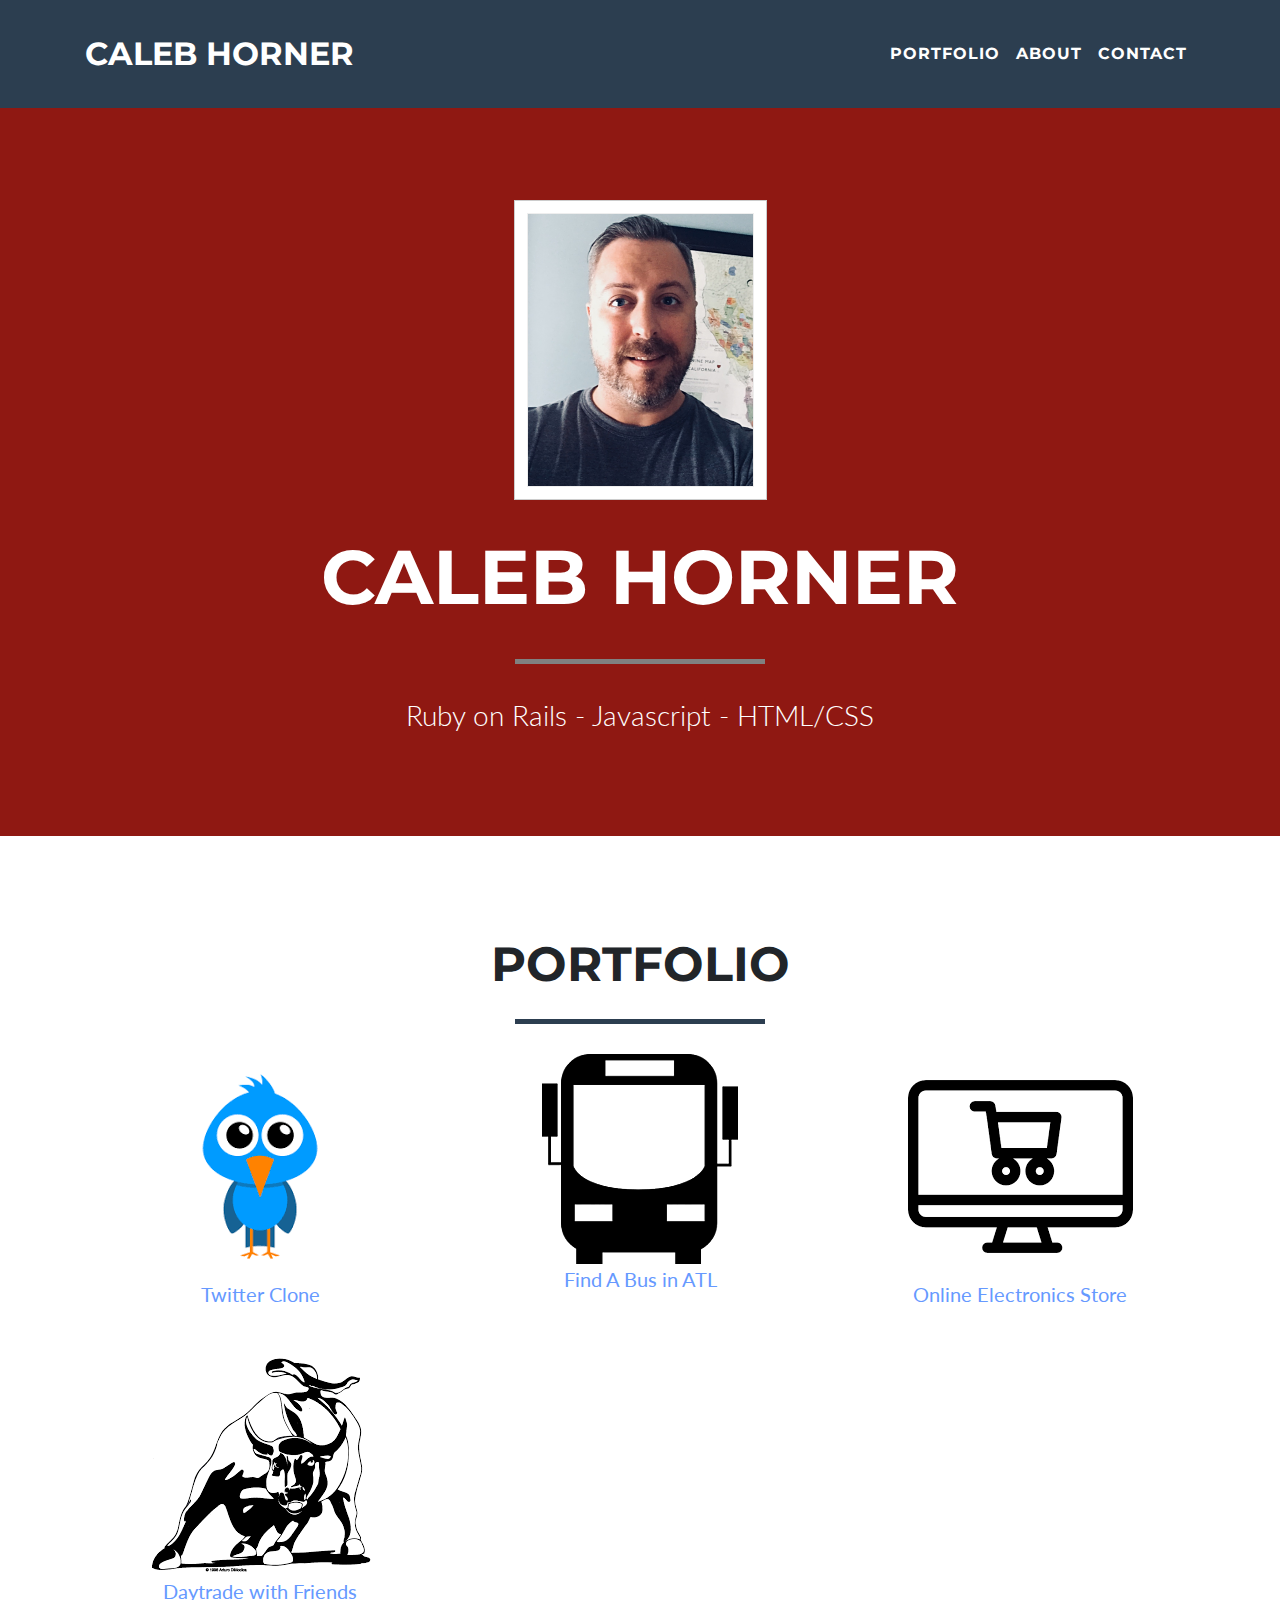
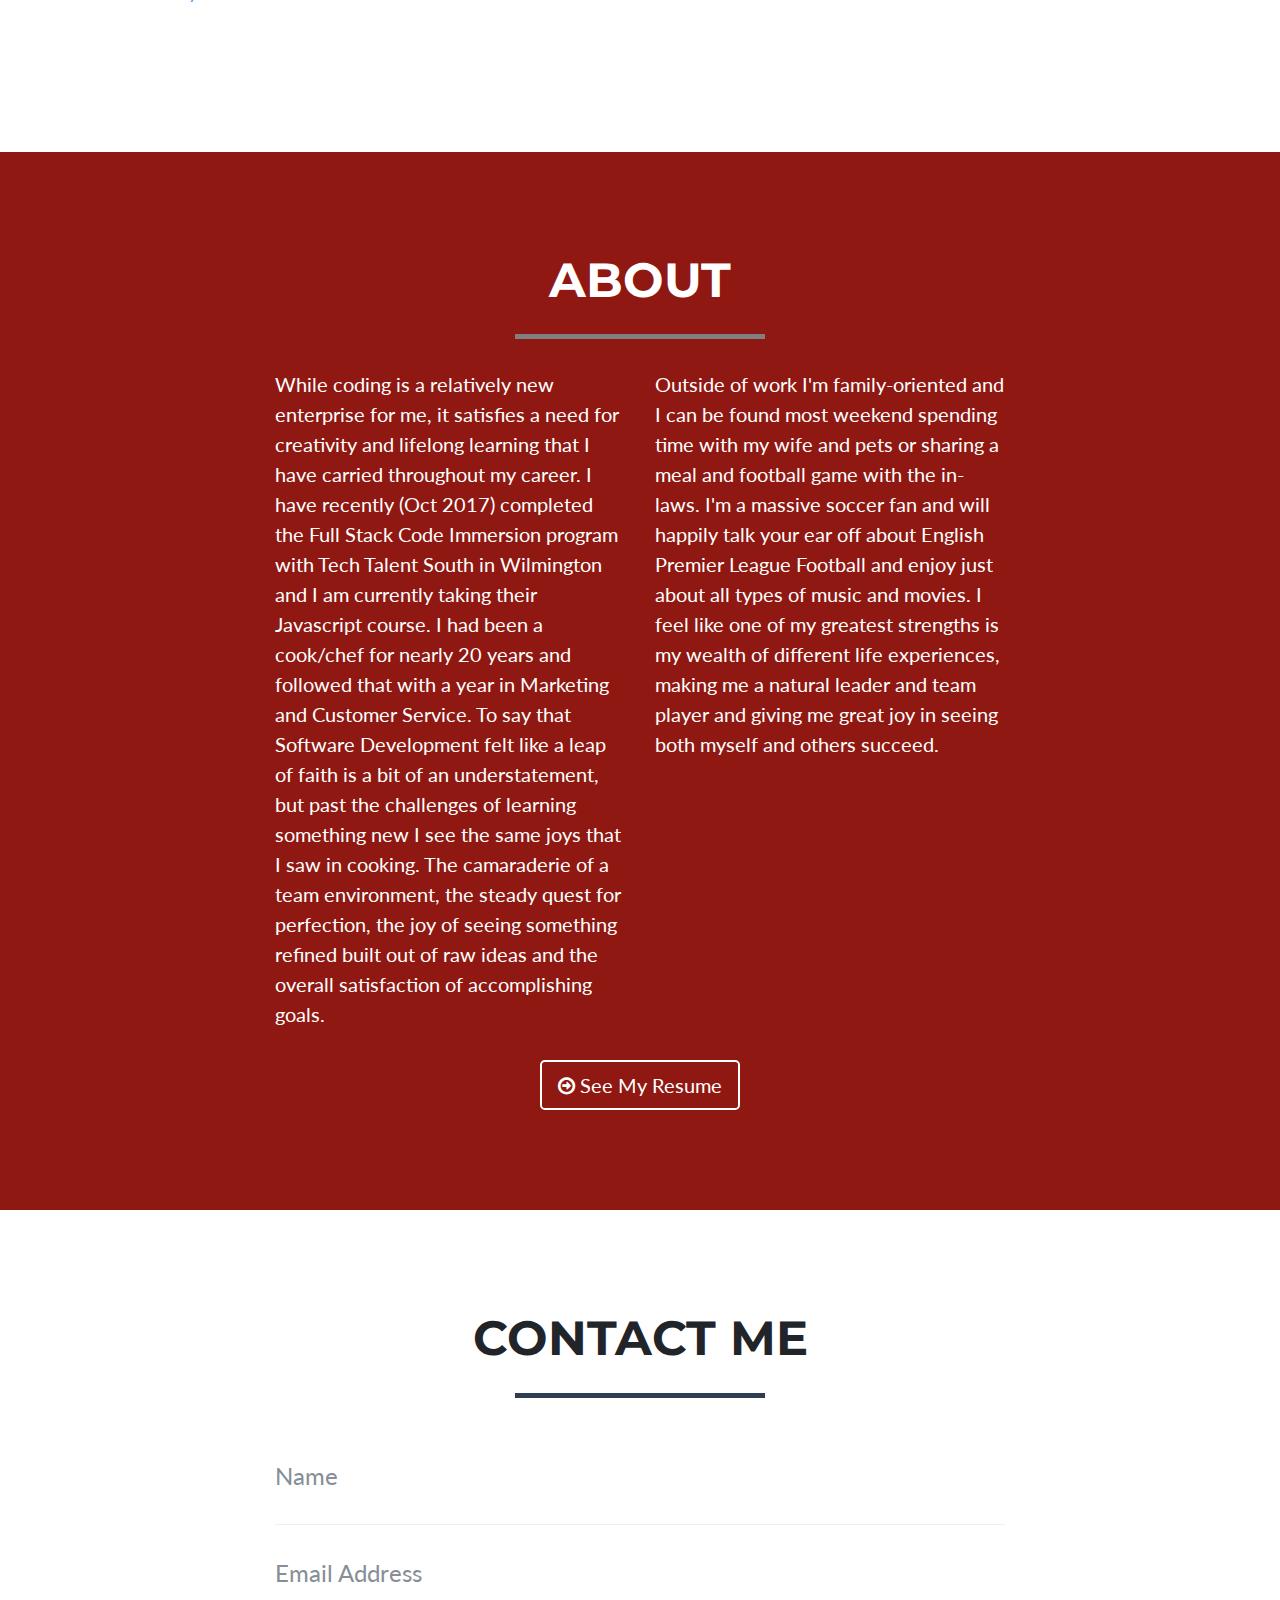
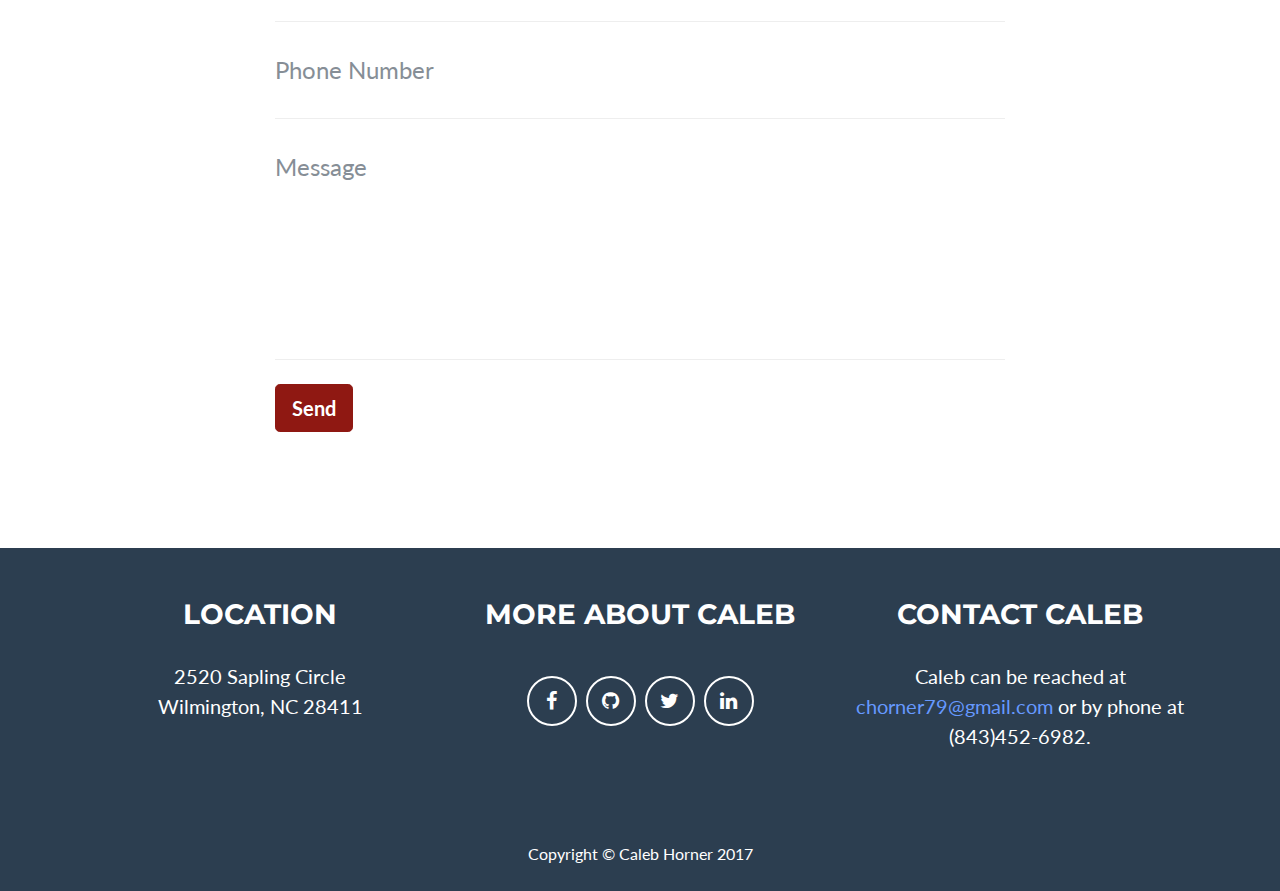
==== commit 60d0689e: "added new portfolio pic" ====
--- a/index.html
+++ b/index.html
@@ -79,7 +79,7 @@
         <h2 class="text-center">Portfolio</h2>
         <hr class="star-primary">
         <div class="row">
-          <div class="col-sm-4 portfolio-item">
+          <div class="col-sm-4 portfolio-item" align= "center">
             <a class="portfolio-link" href="#portfolioModal1" data-toggle="modal">
               <div class="caption">
                 <div class="caption-content">
@@ -89,17 +89,17 @@
               <img class="img-fluid" src="img/portfolio/bird.png" class="img-responsive" alt=""><p align="center">Twitter Clone</p>
             </a>
           </div>
-          <div class="col-sm-4 portfolio-item">
+          <div class="col-sm-4 portfolio-item" align= "center">
             <a class="portfolio-link" href="#portfolioModal2" data-toggle="modal">
               <div class="caption">
                 <div class="caption-content">
                   <i class="fa fa-search-plus fa-3x"></i>
                 </div>
               </div>
-              <img class="img-fluid" src="img/portfolio/martabus.jpeg" class="img-responsive" alt=""><p align="center">Find A Bus in ATL</p>
-            </a>
-          </div>
-          <div class="col-sm-4 portfolio-item">
+              <img class="img-fluid" src="img/portfolio/marta5.png" class="img-responsive" alt=""><p align="center">Find A Bus in ATL</p>
+            </a>
+          </div>
+          <div class="col-sm-4 portfolio-item" align= "center">
             <a class="portfolio-link" href="#portfolioModal3" data-toggle="modal">
               <div class="caption">
                 <div class="caption-content">
@@ -109,7 +109,7 @@
               <img class="img-fluid" src="img/portfolio/estore.png" class="img-responsive" alt=""><p align="center">Online Electronics Store</p>
             </a>
           </div>
-          <div class="col-sm-4 portfolio-item">
+          <div class="col-sm-4 portfolio-item" align= "center">
             <a class="portfolio-link" href="#portfolioModal4" data-toggle="modal">
               <div class="caption">
                 <div class="caption-content">
